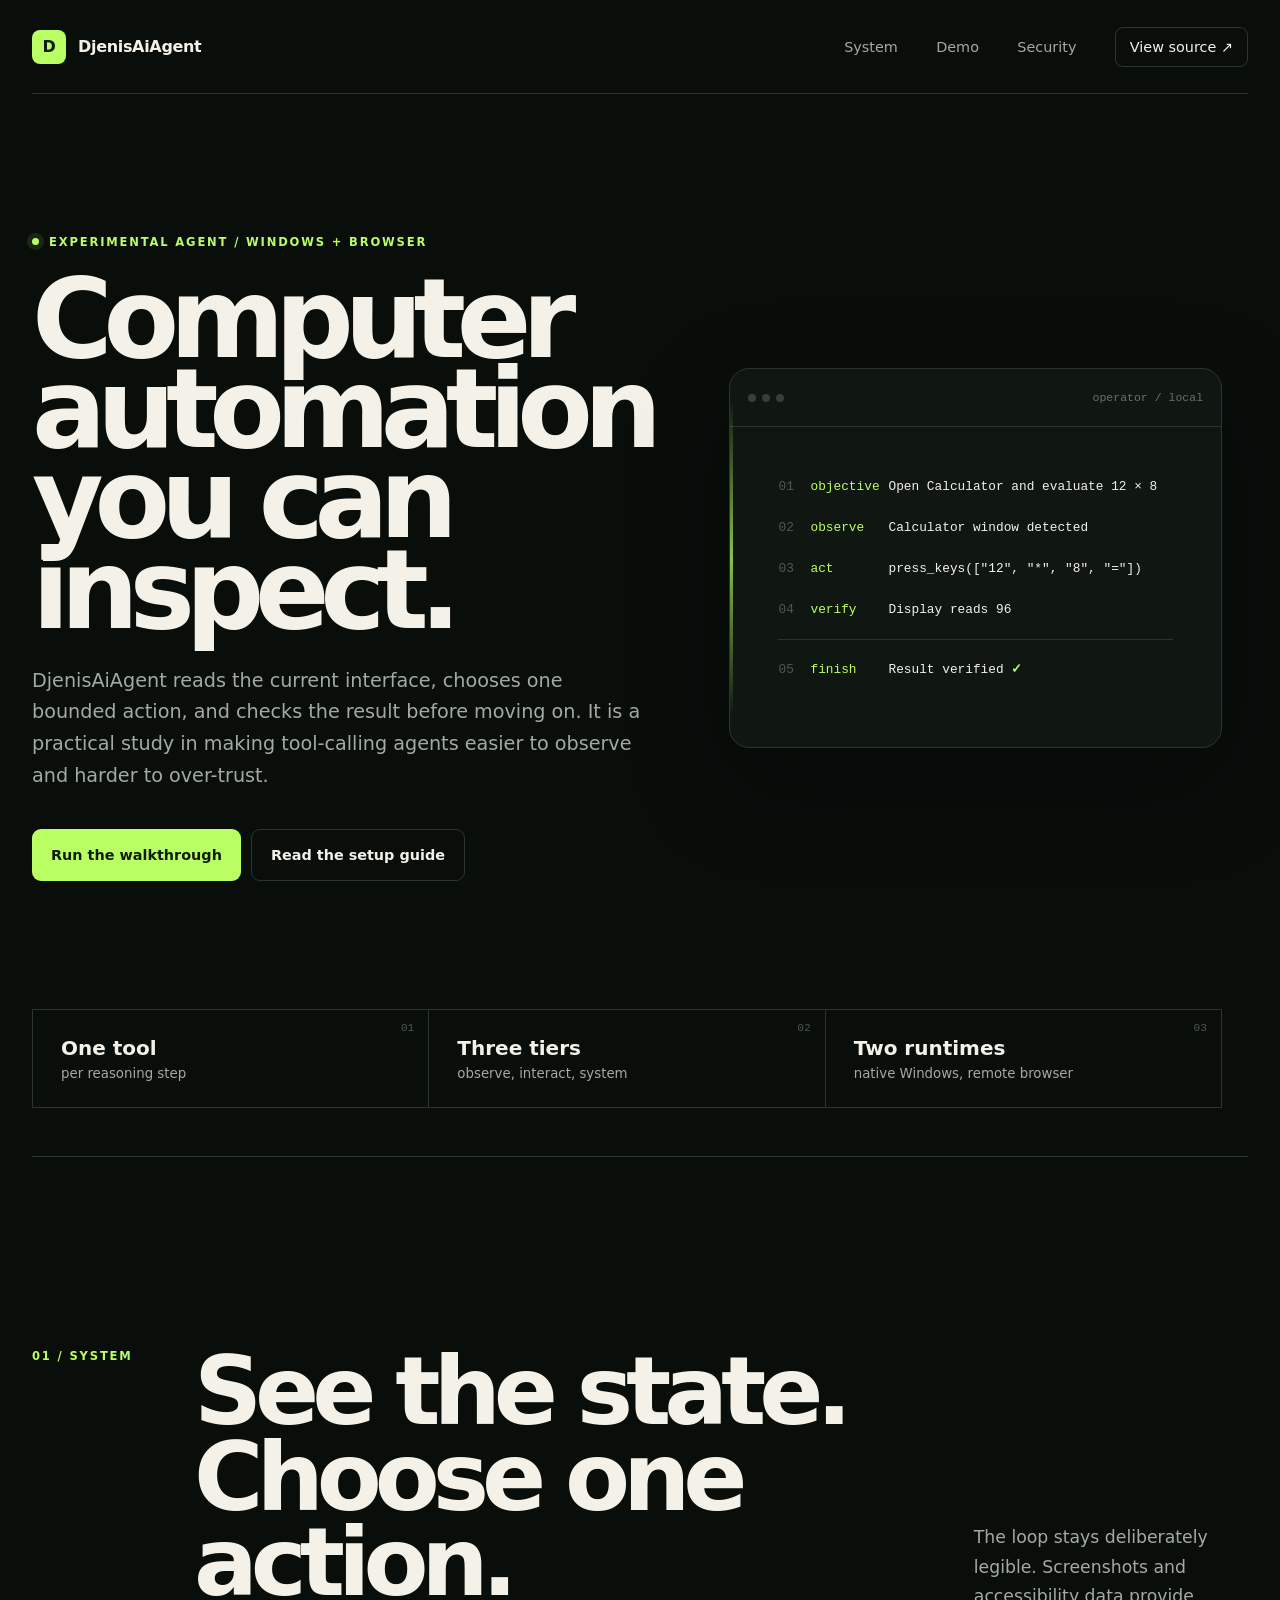
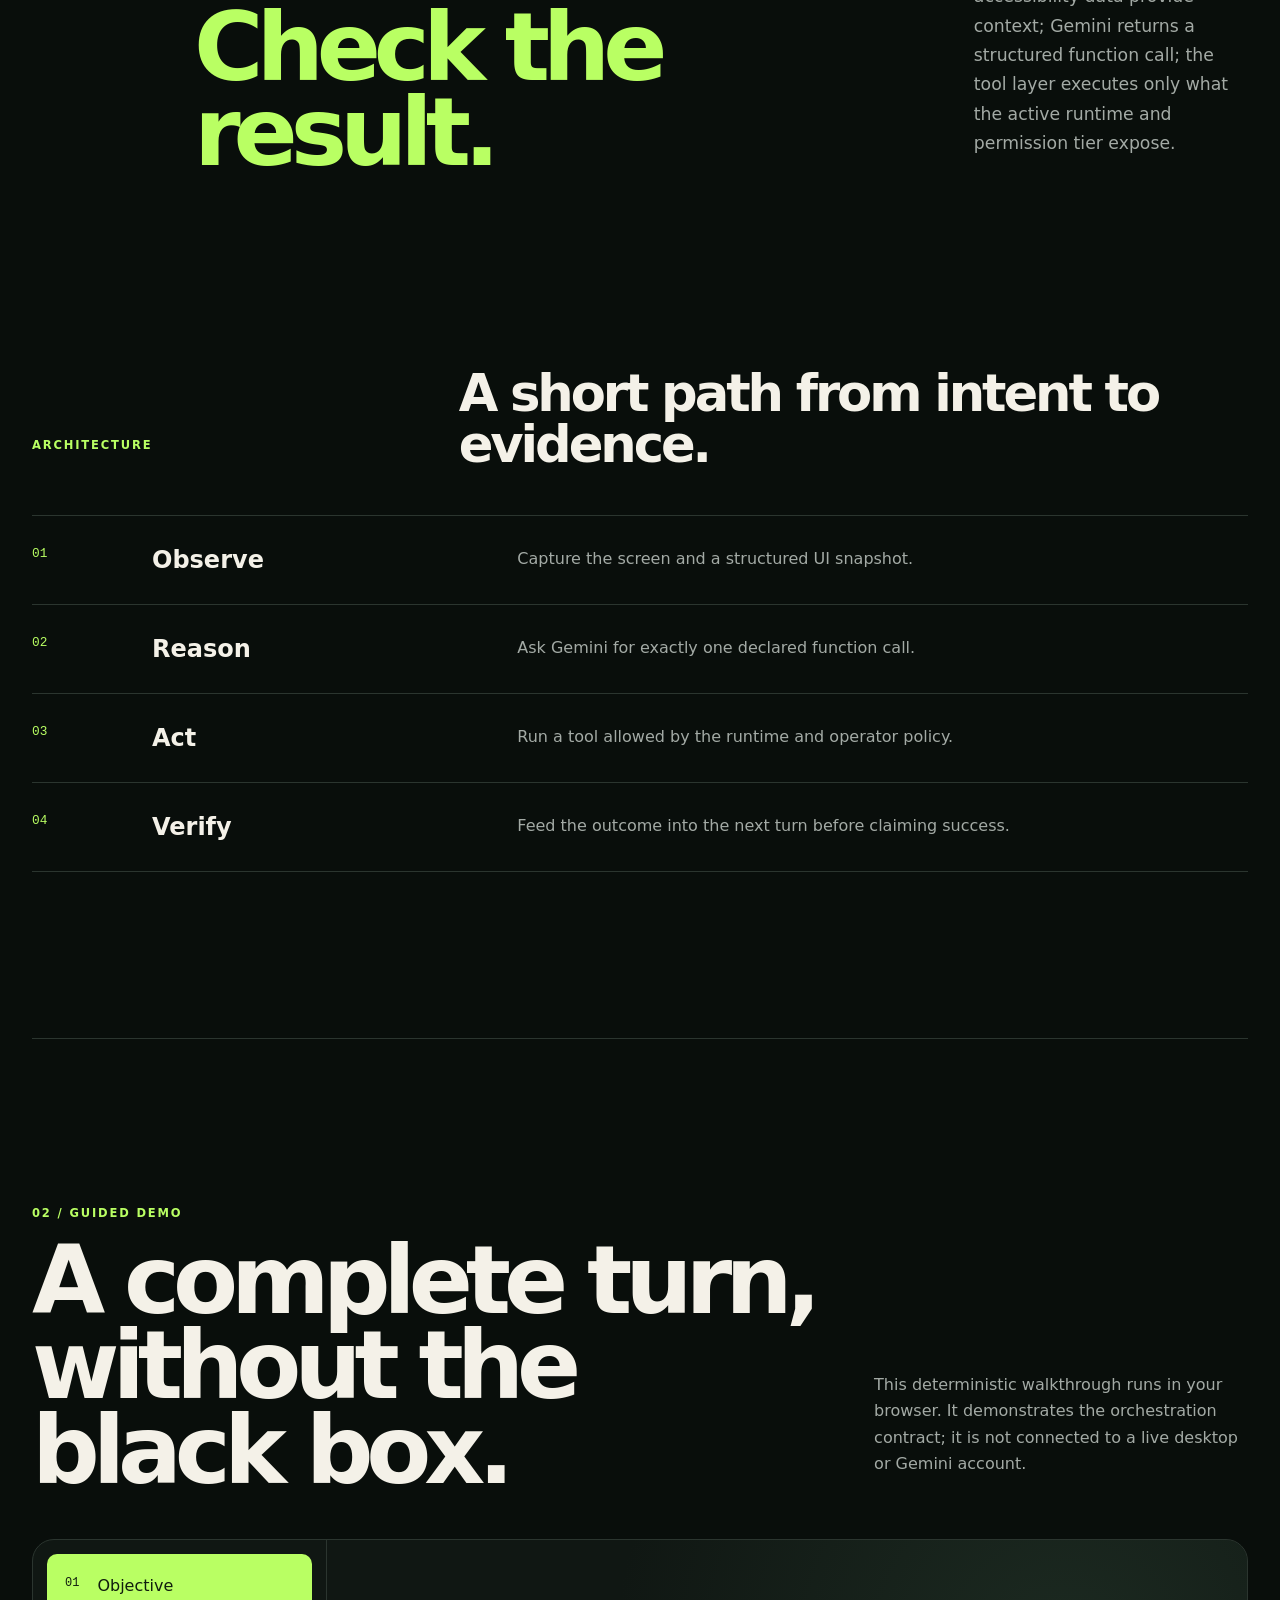
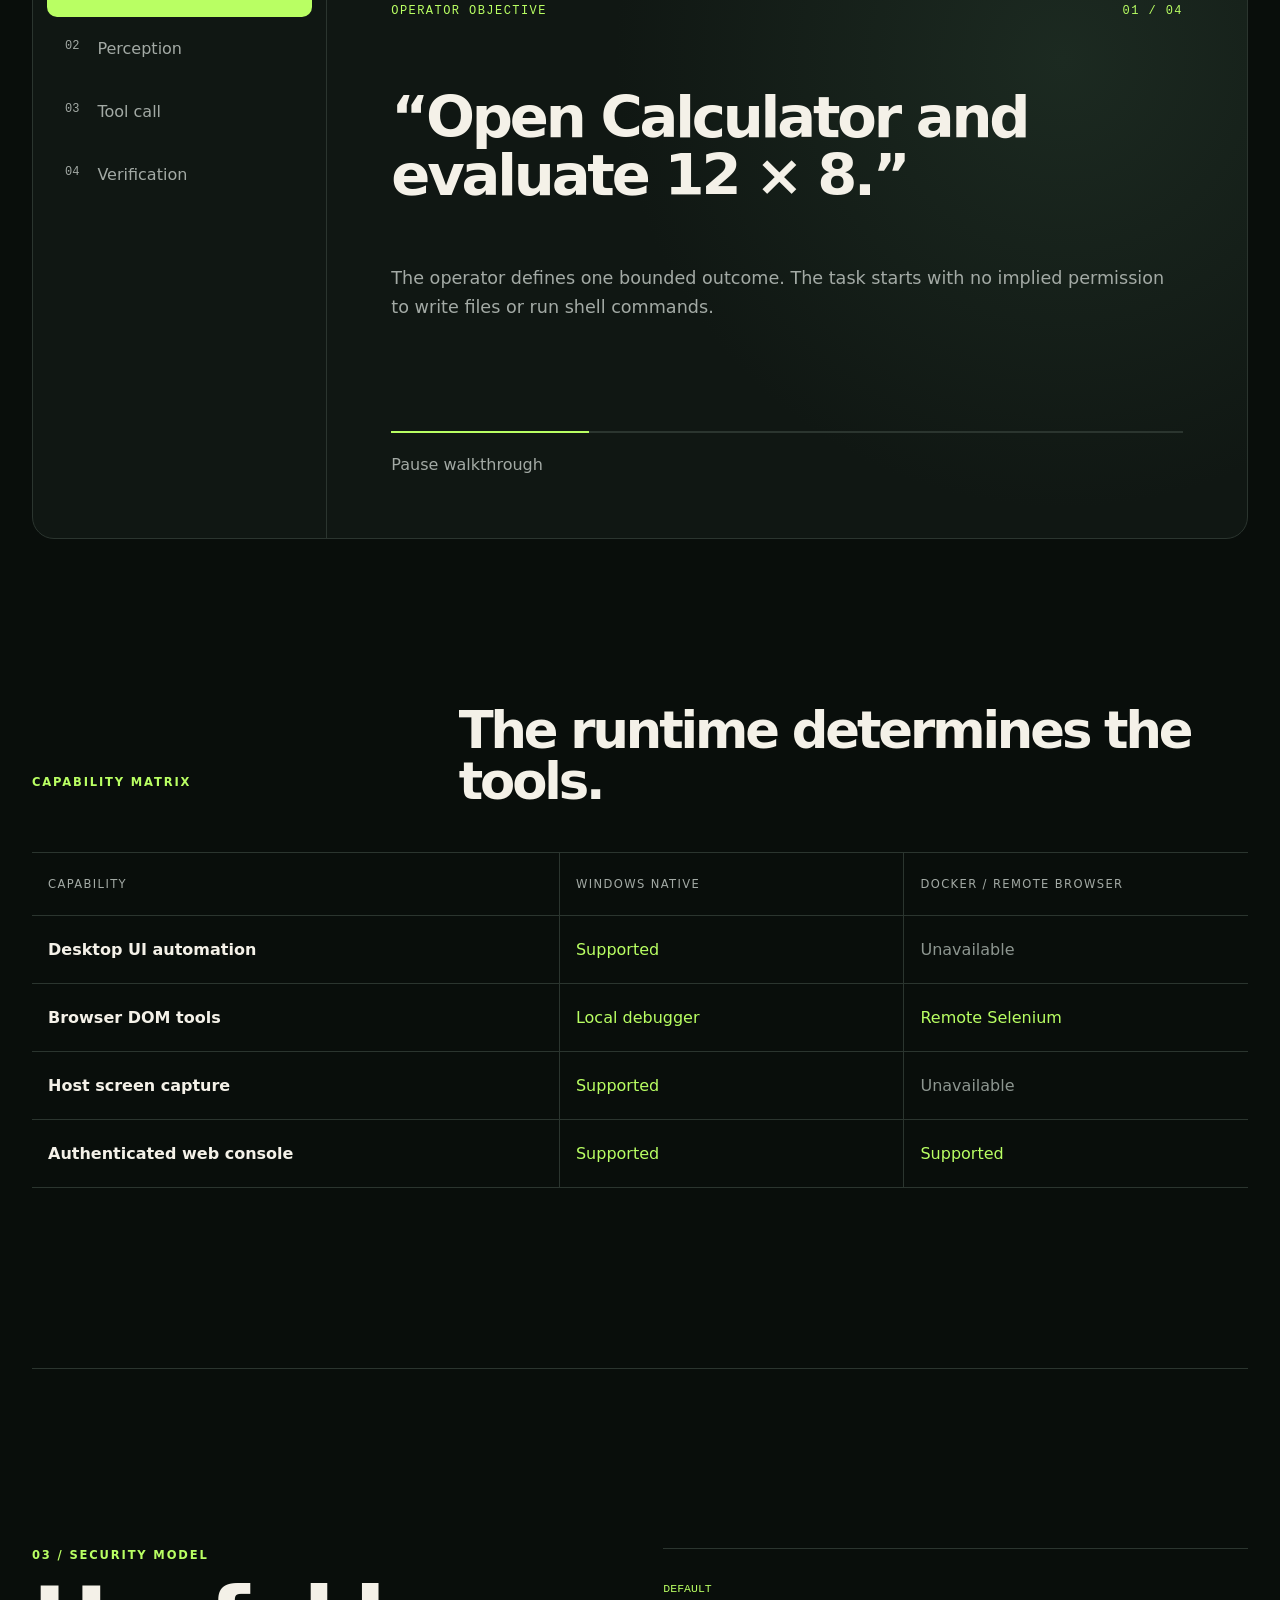
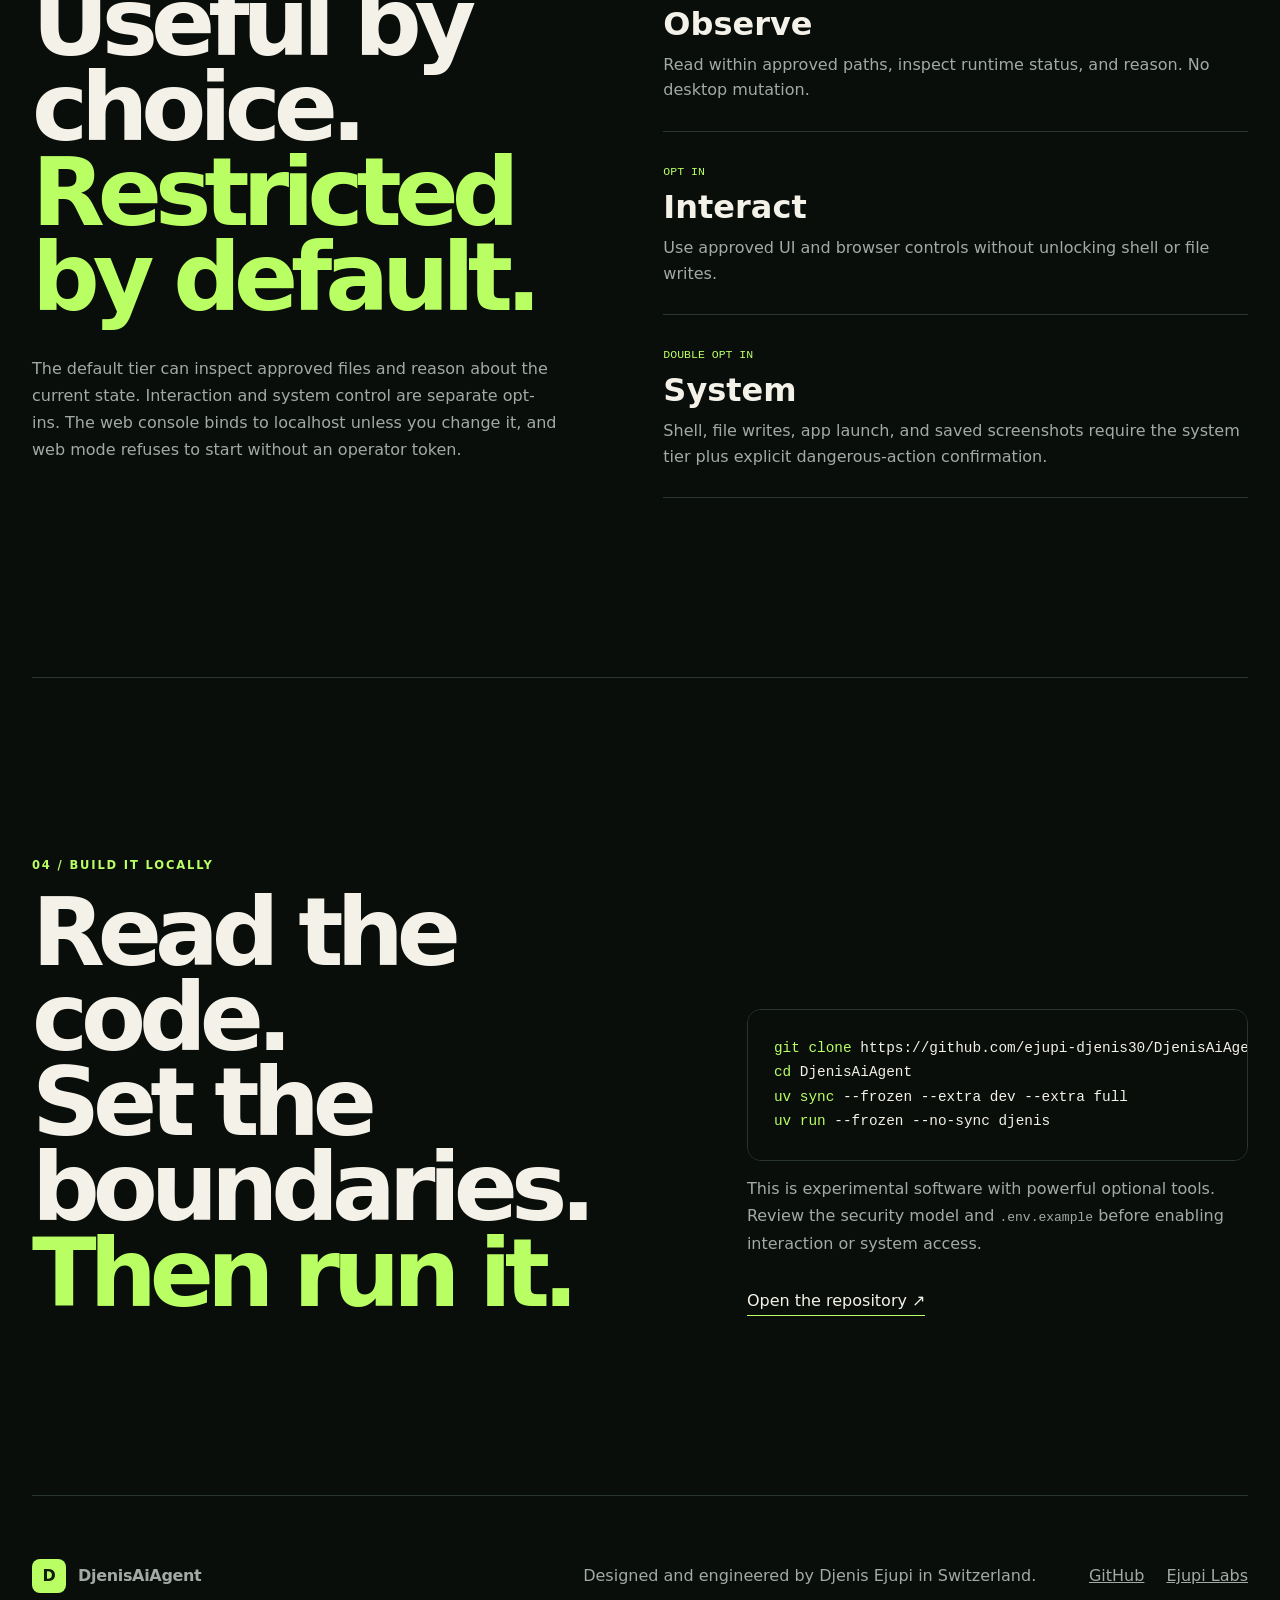
==== site/index.html @ 7f736e71 "fix: align the agent console geometry" ====
<!doctype html>
<html lang="en">
<head>
  <meta charset="utf-8">
  <meta name="viewport" content="width=device-width, initial-scale=1">
  <meta name="referrer" content="no-referrer">
  <meta http-equiv="Content-Security-Policy" content="default-src 'self'; base-uri 'none'; object-src 'none'; form-action 'none'; script-src 'self'; style-src 'self'; img-src 'self'; media-src 'none'; font-src 'self'; connect-src 'none'; frame-src 'none'; worker-src 'none'">
  <meta name="description" content="DjenisAiAgent is an experimental, permission-gated desktop and browser automation agent built by Djenis Ejupi.">
  <meta name="theme-color" content="#0a0f0c">
  <meta property="og:title" content="DjenisAiAgent — observable computer automation">
  <meta property="og:description" content="A permission-gated Gemini agent that observes, acts, and verifies on Windows and the web.">
  <meta property="og:type" content="website">
  <meta property="og:url" content="https://ejupi-djenis30.github.io/DjenisAiAgent/">
  <meta property="og:image" content="https://ejupi-djenis30.github.io/DjenisAiAgent/media/djenis-ai-agent-social-preview.png">
  <meta property="og:image:type" content="image/png">
  <meta property="og:image:width" content="1200">
  <meta property="og:image:height" content="675">
  <meta property="og:image:alt" content="DjenisAiAgent: computer automation you can inspect">
  <meta name="twitter:card" content="summary_large_image">
  <meta name="twitter:title" content="DjenisAiAgent — observable computer automation">
  <meta name="twitter:description" content="A permission-gated Gemini agent that observes, acts, and verifies on Windows and the web.">
  <meta name="twitter:image" content="https://ejupi-djenis30.github.io/DjenisAiAgent/media/djenis-ai-agent-social-preview.png">
  <meta name="twitter:image:alt" content="DjenisAiAgent: computer automation you can inspect">
  <title>DjenisAiAgent — Observable computer automation</title>
  <link rel="canonical" href="https://ejupi-djenis30.github.io/DjenisAiAgent/">
  <link rel="icon" href="./mark.svg" type="image/svg+xml">
  <link rel="stylesheet" href="./styles.css?v=20260720">
</head>
<body>
  <a class="skip-link" href="#main">Skip to content</a>
  <header class="site-header">
    <a class="brand" href="#top" aria-label="DjenisAiAgent home">
      <span class="brand-mark" aria-hidden="true">D</span>
      <span>DjenisAiAgent</span>
    </a>
    <nav aria-label="Primary navigation">
      <a href="#system">System</a>
      <a href="#demo">Demo</a>
      <a href="#security">Security</a>
      <a class="nav-source" href="https://github.com/ejupi-djenis30/DjenisAiAgent">View source <span aria-hidden="true">↗</span></a>
    </nav>
  </header>

  <main id="main" tabindex="-1">
    <section class="hero" id="top">
      <div class="hero-copy">
        <p class="kicker"><span></span> Experimental agent / Windows + browser</p>
        <h1>Computer automation you can inspect.</h1>
        <p class="hero-lede">DjenisAiAgent reads the current interface, chooses one bounded action, and checks the result before moving on. It is a practical study in making tool-calling agents easier to observe and harder to over-trust.</p>
        <div class="hero-actions">
          <a class="button button-primary" href="#demo">Run the walkthrough</a>
          <a class="button button-secondary" href="https://github.com/ejupi-djenis30/DjenisAiAgent#quick-start-windows">Read the setup guide</a>
        </div>
      </div>
      <div class="hero-console" aria-label="Agent execution example">
        <div class="console-bar">
          <div><i></i><i></i><i></i></div>
          <span>operator / local</span>
        </div>
        <div class="console-body">
          <p><span class="line-no">01</span><span class="token-label">objective</span><span class="console-message">Open Calculator and evaluate 12 × 8</span></p>
          <p><span class="line-no">02</span><span class="token-label">observe</span><span class="console-message">Calculator window detected</span></p>
          <p><span class="line-no">03</span><span class="token-label">act</span><span class="console-message">press_keys(["12", "*", "8", "="])</span></p>
          <p><span class="line-no">04</span><span class="token-label">verify</span><span class="console-message">Display reads 96</span></p>
          <p class="console-success"><span class="line-no">05</span><span class="token-label">finish</span><span class="console-message">Result verified <b>✓</b></span></p>
        </div>
      </div>
      <div class="hero-meta" aria-label="Project facts">
        <div><span>01</span><strong>One tool</strong><small>per reasoning step</small></div>
        <div><span>02</span><strong>Three tiers</strong><small>observe, interact, system</small></div>
        <div><span>03</span><strong>Two runtimes</strong><small>native Windows, remote browser</small></div>
      </div>
    </section>

    <section class="statement" id="system">
      <p class="section-index">01 / System</p>
      <h2>See the state.<br>Choose one action.<br><em>Check the result.</em></h2>
      <p class="section-intro">The loop stays deliberately legible. Screenshots and accessibility data provide context; Gemini returns a structured function call; the tool layer executes only what the active runtime and permission tier expose.</p>
    </section>

    <section class="architecture" aria-labelledby="architecture-title">
      <div class="section-heading">
        <p class="section-index">Architecture</p>
        <h3 id="architecture-title">A short path from intent to evidence.</h3>
      </div>
      <ol class="flow">
        <li><span>01</span><div><strong>Observe</strong><p>Capture the screen and a structured UI snapshot.</p></div></li>
        <li><span>02</span><div><strong>Reason</strong><p>Ask Gemini for exactly one declared function call.</p></div></li>
        <li><span>03</span><div><strong>Act</strong><p>Run a tool allowed by the runtime and operator policy.</p></div></li>
        <li><span>04</span><div><strong>Verify</strong><p>Feed the outcome into the next turn before claiming success.</p></div></li>
      </ol>
    </section>

    <section class="demo-section" id="demo" aria-labelledby="demo-title">
      <div class="section-heading demo-heading">
        <div>
          <p class="section-index">02 / Guided demo</p>
          <h2 id="demo-title">A complete turn,<br>without the black box.</h2>
        </div>
        <p>This deterministic walkthrough runs in your browser. It demonstrates the orchestration contract; it is not connected to a live desktop or Gemini account.</p>
      </div>
      <div class="demo" data-demo>
        <div class="demo-steps" role="tablist" aria-label="Walkthrough steps">
          <button id="demo-tab-0" role="tab" aria-controls="demo-panel" aria-selected="true" tabindex="0" data-step="0"><span>01</span> Objective</button>
          <button id="demo-tab-1" role="tab" aria-controls="demo-panel" aria-selected="false" tabindex="-1" data-step="1"><span>02</span> Perception</button>
          <button id="demo-tab-2" role="tab" aria-controls="demo-panel" aria-selected="false" tabindex="-1" data-step="2"><span>03</span> Tool call</button>
          <button id="demo-tab-3" role="tab" aria-controls="demo-panel" aria-selected="false" tabindex="-1" data-step="3"><span>04</span> Verification</button>
        </div>
        <div class="demo-stage" id="demo-panel" role="tabpanel" aria-labelledby="demo-tab-0" tabindex="0">
          <div class="demo-topline"><span id="demo-kind">Operator objective</span><span id="demo-counter">01 / 04</span></div>
          <div class="demo-content" id="demo-content" aria-live="polite">
            <p class="demo-command">“Open Calculator and evaluate 12 × 8.”</p>
            <p>The operator defines one bounded outcome. The task starts with no implied permission to write files or run shell commands.</p>
          </div>
          <div class="demo-progress"><span id="demo-progress"></span></div>
          <button class="demo-control" id="demo-control" type="button">Pause walkthrough</button>
        </div>
      </div>
    </section>

    <section class="capabilities" aria-labelledby="capabilities-title">
      <div class="section-heading">
        <p class="section-index">Capability matrix</p>
        <h3 id="capabilities-title">The runtime determines the tools.</h3>
      </div>
      <div class="matrix" role="table" aria-label="Runtime capability comparison">
        <div class="matrix-row matrix-head" role="row"><span role="columnheader">Capability</span><span role="columnheader">Windows native</span><span role="columnheader">Docker / remote browser</span></div>
        <div class="matrix-row" role="row"><strong role="cell">Desktop UI automation</strong><span role="cell" class="yes"><small>Windows native</small>Supported</span><span role="cell" class="no"><small>Docker / remote browser</small>Unavailable</span></div>
        <div class="matrix-row" role="row"><strong role="cell">Browser DOM tools</strong><span role="cell" class="yes"><small>Windows native</small>Local debugger</span><span role="cell" class="yes"><small>Docker / remote browser</small>Remote Selenium</span></div>
        <div class="matrix-row" role="row"><strong role="cell">Host screen capture</strong><span role="cell" class="yes"><small>Windows native</small>Supported</span><span role="cell" class="no"><small>Docker / remote browser</small>Unavailable</span></div>
        <div class="matrix-row" role="row"><strong role="cell">Authenticated web console</strong><span role="cell" class="yes"><small>Windows native</small>Supported</span><span role="cell" class="yes"><small>Docker / remote browser</small>Supported</span></div>
      </div>
    </section>

    <section class="security" id="security" aria-labelledby="security-title">
      <div class="security-copy">
        <p class="section-index">03 / Security model</p>
        <h2 id="security-title">Useful by choice.<br><em>Restricted by default.</em></h2>
        <p>The default tier can inspect approved files and reason about the current state. Interaction and system control are separate opt-ins. The web console binds to localhost unless you change it, and web mode refuses to start without an operator token.</p>
      </div>
      <div class="tiers">
        <article><span>Default</span><h3>Observe</h3><p>Read within approved paths, inspect runtime status, and reason. No desktop mutation.</p></article>
        <article><span>Opt in</span><h3>Interact</h3><p>Use approved UI and browser controls without unlocking shell or file writes.</p></article>
        <article><span>Double opt in</span><h3>System</h3><p>Shell, file writes, app launch, and saved screenshots require the system tier plus explicit dangerous-action confirmation.</p></article>
      </div>
    </section>

    <section class="build" aria-labelledby="build-title">
      <p class="section-index">04 / Build it locally</p>
      <div class="build-grid">
        <div>
          <h2 id="build-title">Read the code.<br>Set the boundaries.<br><em>Then run it.</em></h2>
        </div>
        <div>
          <pre><code><span>git clone</span> https://github.com/ejupi-djenis30/DjenisAiAgent.git
<span>cd</span> DjenisAiAgent
<span>uv sync</span> --frozen --extra dev --extra full
<span>uv run</span> --frozen --no-sync djenis</code></pre>
          <p>This is experimental software with powerful optional tools. Review the security model and <code>.env.example</code> before enabling interaction or system access.</p>
          <a class="text-link" href="https://github.com/ejupi-djenis30/DjenisAiAgent">Open the repository <span aria-hidden="true">↗</span></a>
        </div>
      </div>
    </section>
  </main>

  <footer>
    <div class="brand"><span class="brand-mark" aria-hidden="true">D</span><span>DjenisAiAgent</span></div>
    <p>Designed and engineered by Djenis Ejupi in Switzerland.</p>
    <div><a href="https://github.com/ejupi-djenis30">GitHub</a><a href="https://ejupilabs.com">Ejupi Labs</a></div>
  </footer>
  <script src="./app.js?v=20260719" defer></script>
</body>
</html>
---- site/styles.css ----
:root {
  --bg: #090e0b;
  --surface: #101713;
  --surface-light: #151e19;
  --ink: #f4f1e8;
  --muted: #a3aaa5;
  --line: #2b352f;
  --acid: #b9ff63;
  --acid-dark: #101d0e;
  --orange: #e86732;
  color-scheme: dark;
  font-family: Inter, ui-sans-serif, system-ui, -apple-system, BlinkMacSystemFont, "Segoe UI", sans-serif;
}

* { box-sizing: border-box; }
html { scroll-behavior: smooth; }
body { margin: 0; overflow-x: clip; color: var(--ink); background: var(--bg); }
a { color: inherit; }
button { font: inherit; }
.brand:focus-visible,
.site-header nav a:focus-visible,
.button:focus-visible,
.demo-steps button:focus-visible,
.demo-control:focus-visible,
.demo-stage:focus-visible,
.skip-link:focus-visible {
  outline: 3px solid var(--acid);
  outline-offset: 4px;
}
.skip-link { position: fixed; z-index: 20; top: 8px; left: 8px; padding: 10px 14px; color: var(--acid-dark); background: var(--acid); transform: translateY(-150%); }
.skip-link:focus { transform: none; }

.site-header, main > section, footer { width: min(1500px, calc(100% - 64px)); margin-inline: auto; }
.site-header { min-height: 94px; display: flex; align-items: center; justify-content: space-between; border-bottom: 1px solid var(--line); }
.brand { display: inline-flex; align-items: center; gap: 12px; font-weight: 800; text-decoration: none; letter-spacing: -.02em; }
.brand-mark { display: grid; width: 34px; height: 34px; place-items: center; color: var(--acid-dark); background: var(--acid); border-radius: 8px; }
nav { display: flex; align-items: center; gap: clamp(18px, 3vw, 44px); font-size: .9rem; }
nav a { color: var(--muted); text-decoration: none; }
nav a:hover { color: var(--ink); }
.nav-source { padding: 11px 14px; color: var(--ink); border: 1px solid var(--line); border-radius: 8px; }

.hero { min-height: calc(100vh - 94px); display: grid; grid-template-columns: 1.05fr .95fr; column-gap: clamp(40px, 6vw, 100px); align-content: center; padding-block: clamp(80px, 11vw, 170px) 48px; }
.kicker, .section-index { color: var(--acid); font-size: .72rem; font-weight: 800; letter-spacing: .16em; text-transform: uppercase; }
.kicker { display: flex; align-items: center; gap: 10px; margin: 0 0 25px; }
.kicker span { width: 7px; height: 7px; border-radius: 50%; background: var(--acid); box-shadow: 0 0 0 5px rgba(185, 255, 99, .1); }
h1, h2, h3, p { margin-top: 0; }
h1 { max-width: 800px; margin-bottom: 30px; font-size: clamp(4.1rem, 8.6vw, 9.4rem); line-height: .82; letter-spacing: -.085em; }
.hero-lede { max-width: 680px; color: var(--muted); font-size: clamp(1.05rem, 1.5vw, 1.32rem); line-height: 1.65; }
.hero-actions { display: flex; flex-wrap: wrap; gap: 10px; margin-top: 38px; }
.button { display: inline-flex; align-items: center; min-height: 52px; padding: 0 19px; font-size: .9rem; font-weight: 800; text-decoration: none; border-radius: 9px; }
.button-primary { color: var(--acid-dark); background: var(--acid); }
.button-secondary { color: var(--ink); border: 1px solid var(--line); }
.button:hover { transform: translateY(-2px); }

.hero-console { position: relative; align-self: center; overflow: hidden; border: 1px solid var(--line); border-radius: 20px; background: var(--surface); box-shadow: 0 35px 100px rgba(0, 0, 0, .32); }
.hero-console::after { position: absolute; inset: 0 auto 0 0; width: 3px; background: linear-gradient(180deg, transparent 8%, var(--acid) 50%, transparent 92%); content: ""; opacity: .72; }
.console-bar { min-height: 58px; display: flex; align-items: center; justify-content: space-between; padding: 0 18px; color: #68716c; border-bottom: 1px solid var(--line); font: .72rem ui-monospace, SFMono-Regular, Consolas, monospace; }
.console-bar div { display: flex; gap: 6px; }
.console-bar i { width: 8px; height: 8px; border-radius: 50%; background: #354039; }
.console-body { padding: clamp(22px, 4vw, 48px); font: clamp(.77rem, 1vw, .95rem)/1.8 ui-monospace, SFMono-Regular, Consolas, monospace; }
.console-body p { display: grid; grid-template-columns: 32px 78px minmax(0, 1fr); gap: 0; margin-bottom: 18px; overflow-wrap: anywhere; }
.console-body .line-no { color: #4e5852; }
.console-message { min-width: 0; }
.token-label { color: var(--acid); }
.console-success { padding-top: 18px; border-top: 1px solid var(--line); }
.console-success b { color: var(--acid); }
.hero-meta { grid-column: 1 / -1; display: grid; grid-template-columns: repeat(3, 1fr); gap: 1px; margin-top: clamp(70px, 10vw, 150px); border: 1px solid var(--line); background: var(--line); }
.hero-meta div { position: relative; padding: 26px 28px; background: var(--bg); }
.hero-meta span { position: absolute; top: 12px; right: 14px; color: #4d5751; font: .7rem ui-monospace, monospace; }
.hero-meta strong, .hero-meta small { display: block; }
.hero-meta strong { margin-bottom: 6px; font-size: 1.25rem; }
.hero-meta small { color: var(--muted); }

.statement { display: grid; grid-template-columns: minmax(130px, .25fr) 1.5fr .55fr; gap: 32px; padding-block: clamp(110px, 15vw, 230px); border-top: 1px solid var(--line); }
.section-index { margin-bottom: 18px; }
.statement h2, .demo-heading h2, .security h2, .build h2 { margin-bottom: 0; font-size: clamp(3.6rem, 7.4vw, 8rem); line-height: .9; letter-spacing: -.075em; }
em { color: var(--acid); font-style: normal; }
.section-intro { align-self: end; color: var(--muted); font-size: 1.08rem; line-height: 1.7; }

.architecture { padding-block: 0 clamp(110px, 13vw, 200px); }
.section-heading { display: grid; grid-template-columns: .5fr 1fr; gap: 32px; align-items: end; margin-bottom: 45px; }
.section-heading h3 { max-width: 760px; margin-bottom: 0; font-size: clamp(2rem, 4vw, 4.2rem); line-height: 1; letter-spacing: -.06em; }
.flow { margin: 0; padding: 0; list-style: none; border-top: 1px solid var(--line); }
.flow li { display: grid; grid-template-columns: 120px .5fr 1fr; padding: 30px 0; border-bottom: 1px solid var(--line); }
.flow li > span { color: var(--acid); font: .8rem ui-monospace, monospace; }
.flow div { display: contents; }
.flow strong { font-size: 1.5rem; }
.flow p { max-width: 570px; margin-bottom: 0; color: var(--muted); line-height: 1.6; }

.demo-section { padding-block: clamp(100px, 13vw, 190px); border-top: 1px solid var(--line); }
.demo-heading { grid-template-columns: 1.3fr .6fr; }
.demo-heading > p { color: var(--muted); line-height: 1.65; }
.demo { display: grid; grid-template-columns: .32fr 1fr; min-width: 0; min-height: 600px; overflow: hidden; border: 1px solid var(--line); border-radius: 22px; background: var(--surface); }
.demo-steps { min-width: 0; display: flex; flex-direction: column; padding: 14px; border-right: 1px solid var(--line); }
.demo-steps button { display: flex; gap: 18px; padding: 22px 18px; color: var(--muted); text-align: left; border: 0; border-radius: 10px; background: transparent; cursor: pointer; }
.demo-steps button[aria-selected="true"] { color: var(--acid-dark); background: var(--acid); }
.demo-steps span { font: .75rem ui-monospace, monospace; }
.demo-stage { min-width: 0; display: grid; grid-template-rows: auto 1fr auto auto; padding: clamp(28px, 5vw, 72px); background: radial-gradient(circle at 80% 20%, #1c2a21 0, transparent 28rem); }
.demo-topline { display: flex; justify-content: space-between; color: var(--acid); font: .75rem ui-monospace, monospace; text-transform: uppercase; letter-spacing: .12em; }
.demo-content { min-width: 0; align-self: center; max-width: 850px; }
.demo-content > p { color: var(--muted); font-size: 1.1rem; line-height: 1.65; }
.demo-content .demo-command { color: var(--ink); font-size: clamp(2.2rem, 4.5vw, 5rem); font-weight: 750; line-height: 1.02; letter-spacing: -.055em; }
.demo-content pre, .build pre { overflow: auto; padding: 26px; border: 1px solid var(--line); border-radius: 14px; background: #090e0b; font: .9rem/1.7 ui-monospace, monospace; }
.demo-content pre span, .build pre span { color: var(--acid); }
.snapshot { display: grid; grid-template-columns: .5fr 1fr; gap: 1px; margin-bottom: 25px; background: var(--line); border: 1px solid var(--line); }
.snapshot span, .snapshot strong { padding: 18px; background: var(--bg); }
.snapshot span { color: var(--muted); font: .78rem ui-monospace, monospace; }
.result { display: grid; grid-template-columns: 1fr auto; align-items: center; margin-bottom: 25px; padding: 28px; border: 1px solid var(--acid); border-radius: 14px; }
.result small { color: var(--muted); }
.result strong { grid-row: 1 / 3; grid-column: 2; font-size: clamp(4rem, 7vw, 7rem); line-height: 1; }
.result span { color: var(--acid); font: .75rem ui-monospace, monospace; text-transform: uppercase; }
.demo-progress { height: 2px; margin-top: 20px; background: var(--line); }
.demo-progress span { display: block; width: 25%; height: 100%; background: var(--acid); transition: width .35s ease; }
.demo-control { justify-self: start; margin-top: 22px; padding: 0; color: var(--muted); border: 0; background: none; cursor: pointer; }

.capabilities { padding-block: 0 clamp(120px, 14vw, 210px); }
.matrix { border-top: 1px solid var(--line); }
.matrix-row { display: grid; grid-template-columns: 1.3fr .85fr .85fr; border-bottom: 1px solid var(--line); }
.matrix-row > * { padding: 24px 16px; }
.matrix-row > * + * { border-left: 1px solid var(--line); }
.matrix-row span { color: var(--muted); }
.matrix-row small { display: none; }
.matrix-head { color: #68716c; font-size: .72rem; text-transform: uppercase; letter-spacing: .12em; }
.matrix-row .yes { color: var(--acid); }
.matrix-row .no { color: #8d9690; }

.security { display: grid; grid-template-columns: .95fr 1.05fr; gap: clamp(50px, 8vw, 130px); padding-block: clamp(110px, 14vw, 220px); border-top: 1px solid var(--line); }
.security-copy > p:last-child { max-width: 680px; margin-top: 34px; color: var(--muted); line-height: 1.7; }
.tiers article { padding: 28px 0; border-top: 1px solid var(--line); }
.tiers article:last-child { border-bottom: 1px solid var(--line); }
.tiers span { color: var(--acid); font: .72rem ui-monospace, monospace; text-transform: uppercase; }
.tiers h3 { margin: 9px 0; font-size: 2rem; }
.tiers p { margin-bottom: 0; color: var(--muted); line-height: 1.6; }

.build { padding-block: clamp(110px, 14vw, 210px); border-top: 1px solid var(--line); }
.build-grid { display: grid; grid-template-columns: 1.1fr .9fr; gap: clamp(50px, 8vw, 130px); }
.build-grid > div { min-width: 0; }
.build-grid > div:last-child { align-self: end; }
.build-grid p { color: var(--muted); line-height: 1.7; }
.text-link { display: inline-block; margin-top: 18px; padding-bottom: 5px; text-decoration: none; border-bottom: 1px solid var(--acid); }

footer { min-height: 160px; display: grid; grid-template-columns: 1fr 1fr auto; align-items: center; gap: 30px; color: var(--muted); border-top: 1px solid var(--line); }
footer p { margin-bottom: 0; text-align: center; }
footer > div:last-child { display: flex; gap: 22px; }

@media (max-width: 900px) {
  .hero, .statement, .security, .build-grid { grid-template-columns: 1fr; }
  .hero-console { margin-top: 55px; }
  .statement { gap: 25px; }
  .section-intro { max-width: 680px; }
  .demo { grid-template-columns: 1fr; }
  .demo-steps { width: 100%; flex-direction: row; overflow-x: auto; border-right: 0; border-bottom: 1px solid var(--line); }
  .demo-steps button { min-width: 145px; }
  footer { grid-template-columns: 1fr; padding-block: 45px; }
  footer p { text-align: left; }
}

@media (max-width: 680px) {
  .site-header, main > section, footer { width: min(100% - 28px, 1500px); }
  .site-header { min-height: 76px; }
  nav > a:not(.nav-source) { display: none; }
  .brand > span:last-child { font-size: .86rem; }
  h1 { font-size: clamp(3.7rem, 18vw, 6rem); }
  .hero { padding-top: 70px; }
  .hero-console { transform: none; }
  .hero-actions { flex-direction: column; align-items: stretch; text-align: center; }
  .hero-meta { grid-template-columns: 1fr; }
  .statement h2, .demo-heading h2, .security h2, .build h2 { font-size: clamp(3rem, 14vw, 5rem); }
  .section-heading, .demo-heading { grid-template-columns: 1fr; align-items: start; }
  .flow li { grid-template-columns: 45px 1fr; gap: 12px; }
  .flow div { display: block; }
  .flow p { margin-top: 8px; }
  .demo-stage { min-height: 580px; padding: 25px 20px; }
  .demo-steps { display: grid; grid-template-columns: repeat(2, minmax(0, 1fr)); overflow: visible; padding: 8px; }
  .demo-steps button { min-width: 0; gap: 8px; padding: 16px 12px; }
  .matrix { display: grid; gap: 12px; overflow: visible; border-top: 0; }
  .matrix-head { display: none; }
  .matrix-row:not(.matrix-head) { min-width: 0; grid-template-columns: 1fr 1fr; overflow: hidden; border: 1px solid var(--line); border-radius: 14px; }
  .matrix-row:not(.matrix-head) strong { grid-column: 1 / -1; border-bottom: 1px solid var(--line); }
  .matrix-row > * { padding: 16px 14px; }
  .matrix-row small { display: block; margin-bottom: 8px; color: #68716c; font: .62rem ui-monospace, monospace; text-transform: uppercase; letter-spacing: .08em; }
  .build pre { white-space: pre-wrap; overflow-wrap: anywhere; }
}

@media (prefers-reduced-motion: reduce) {
  html { scroll-behavior: auto; }
  *, *::before, *::after { transition: none !important; }
}
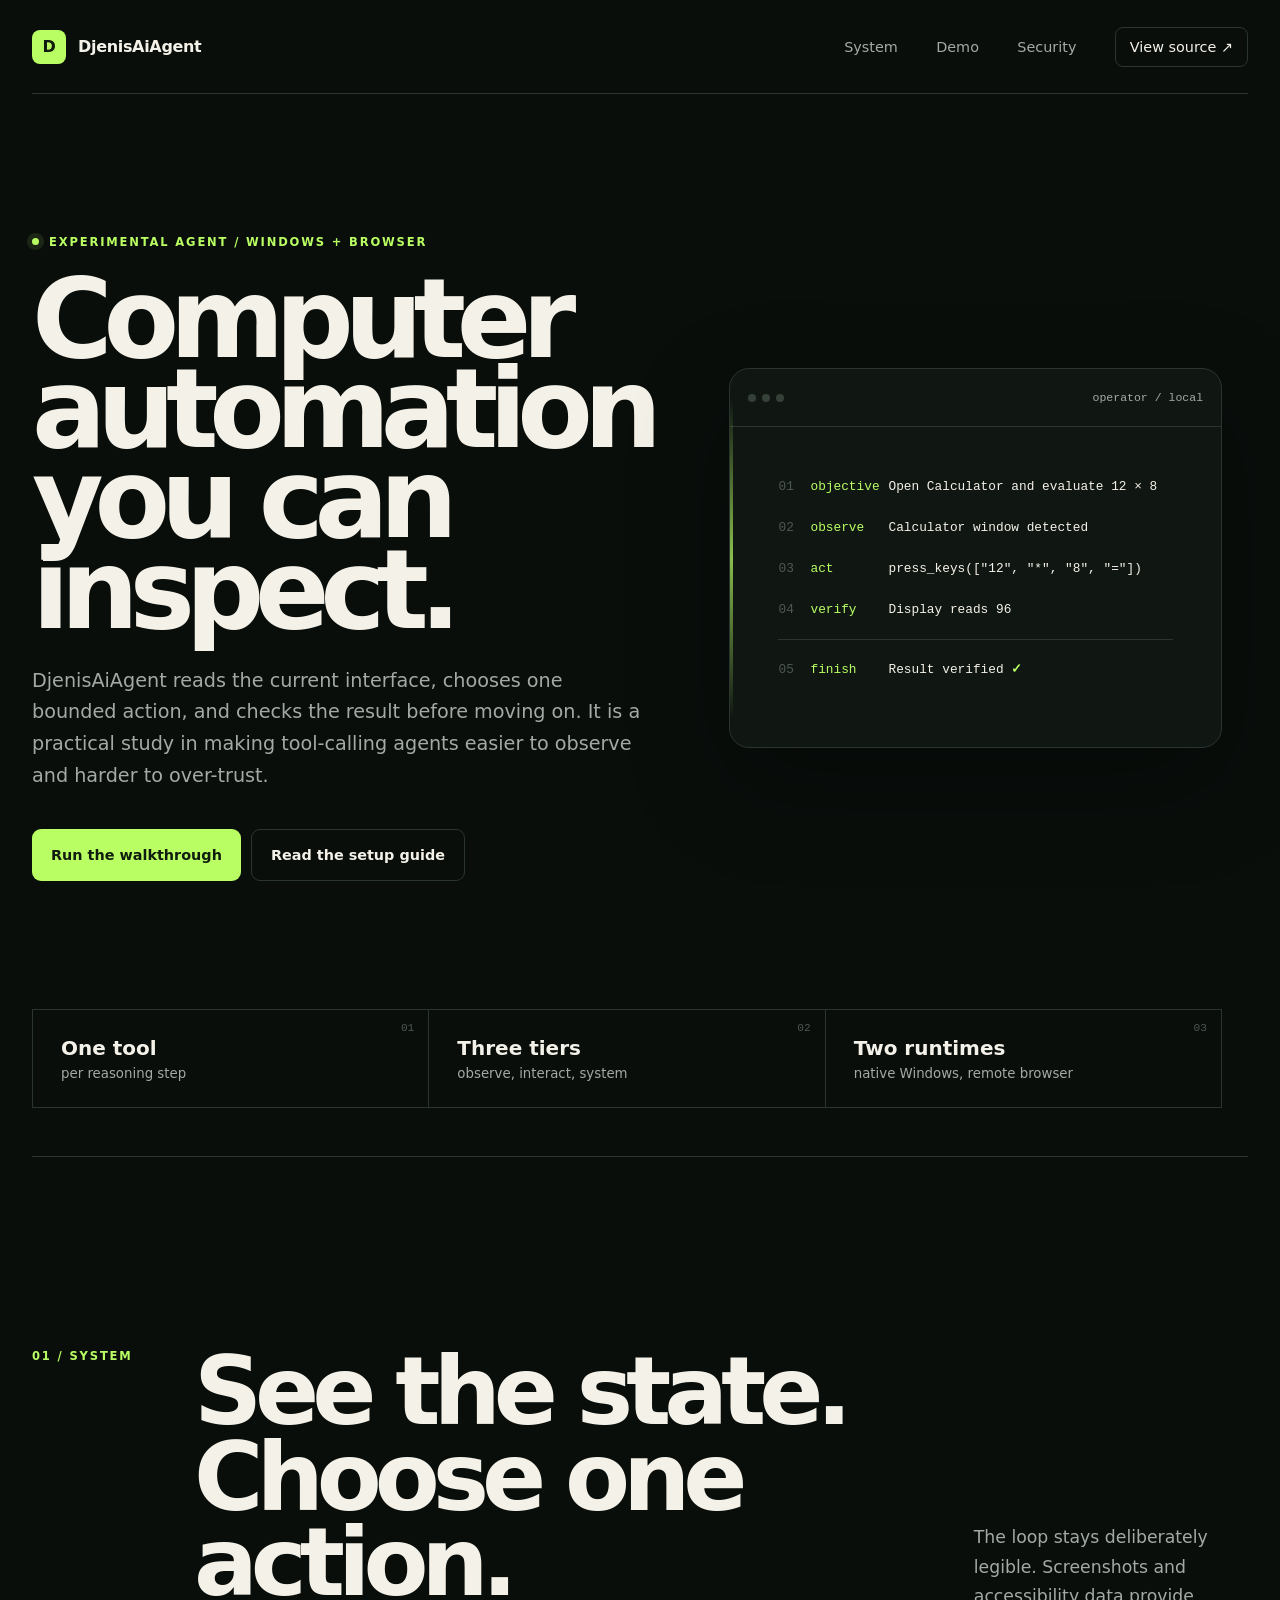
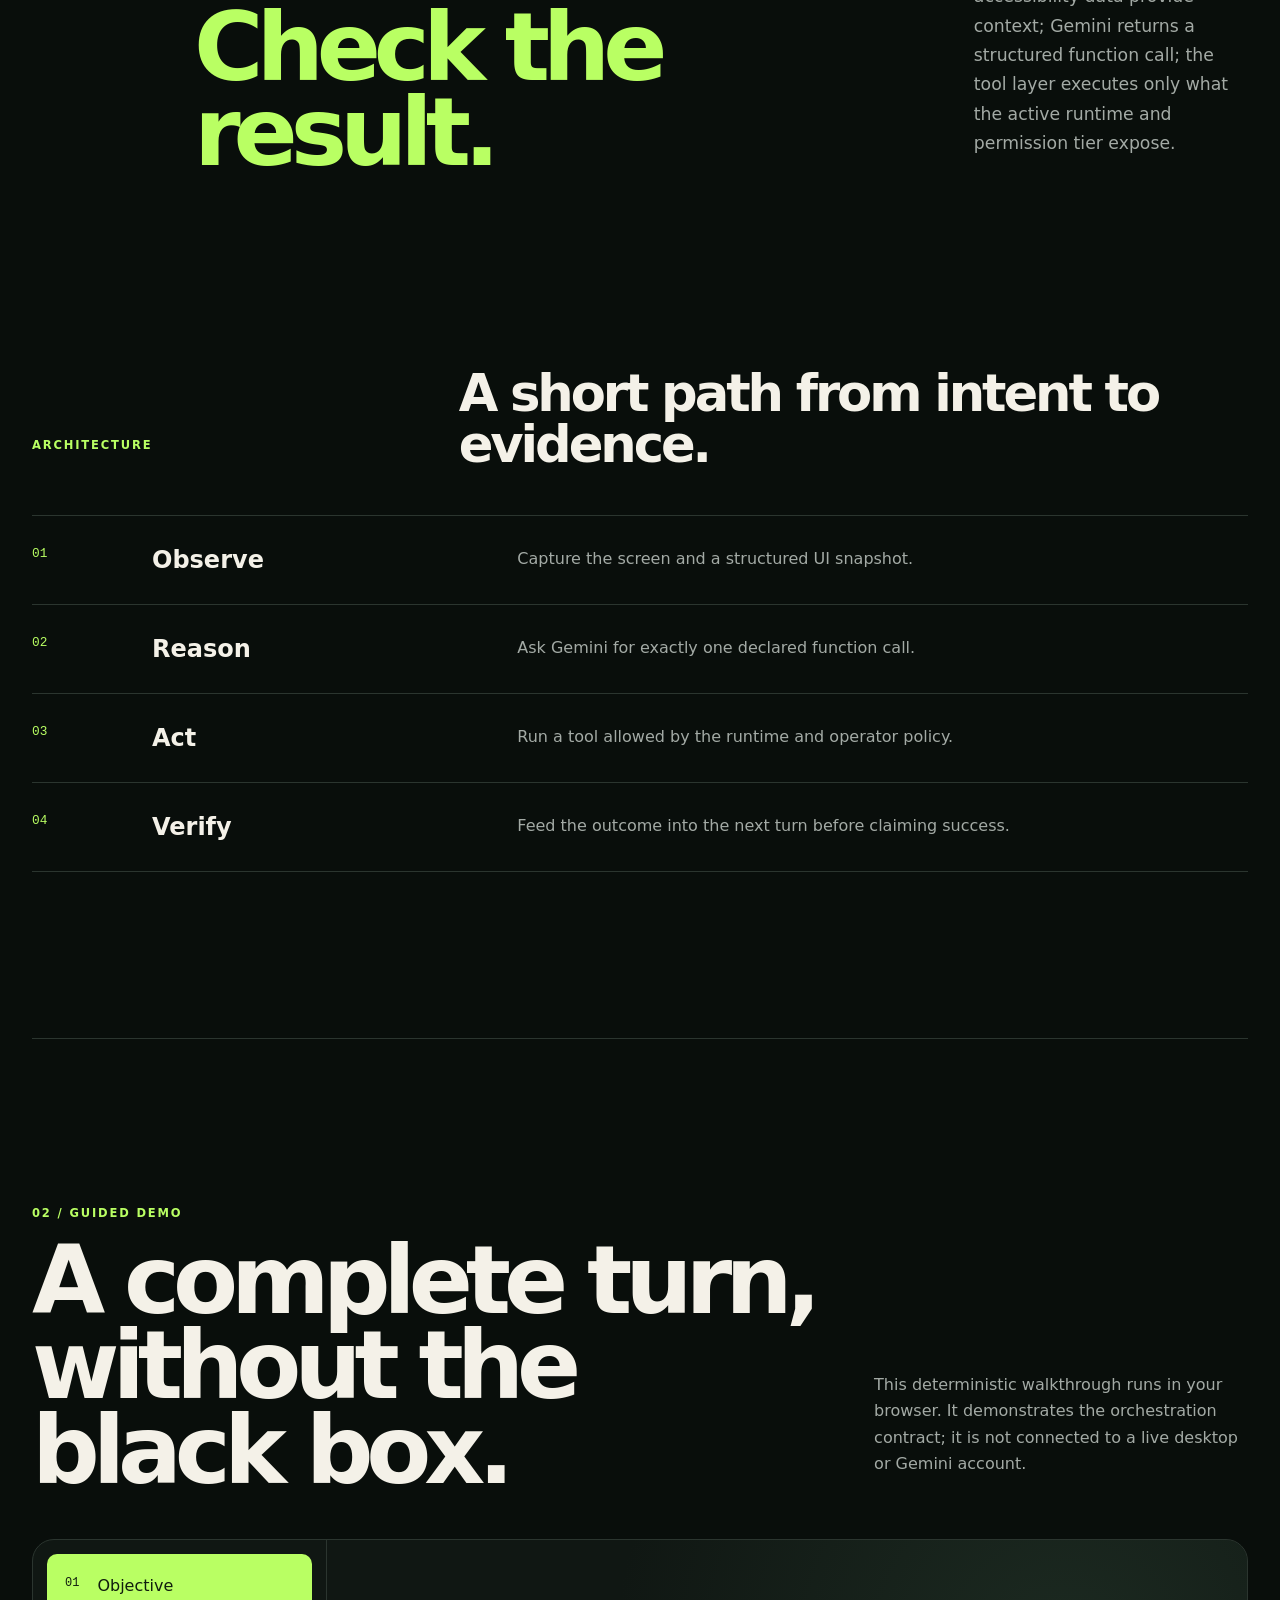
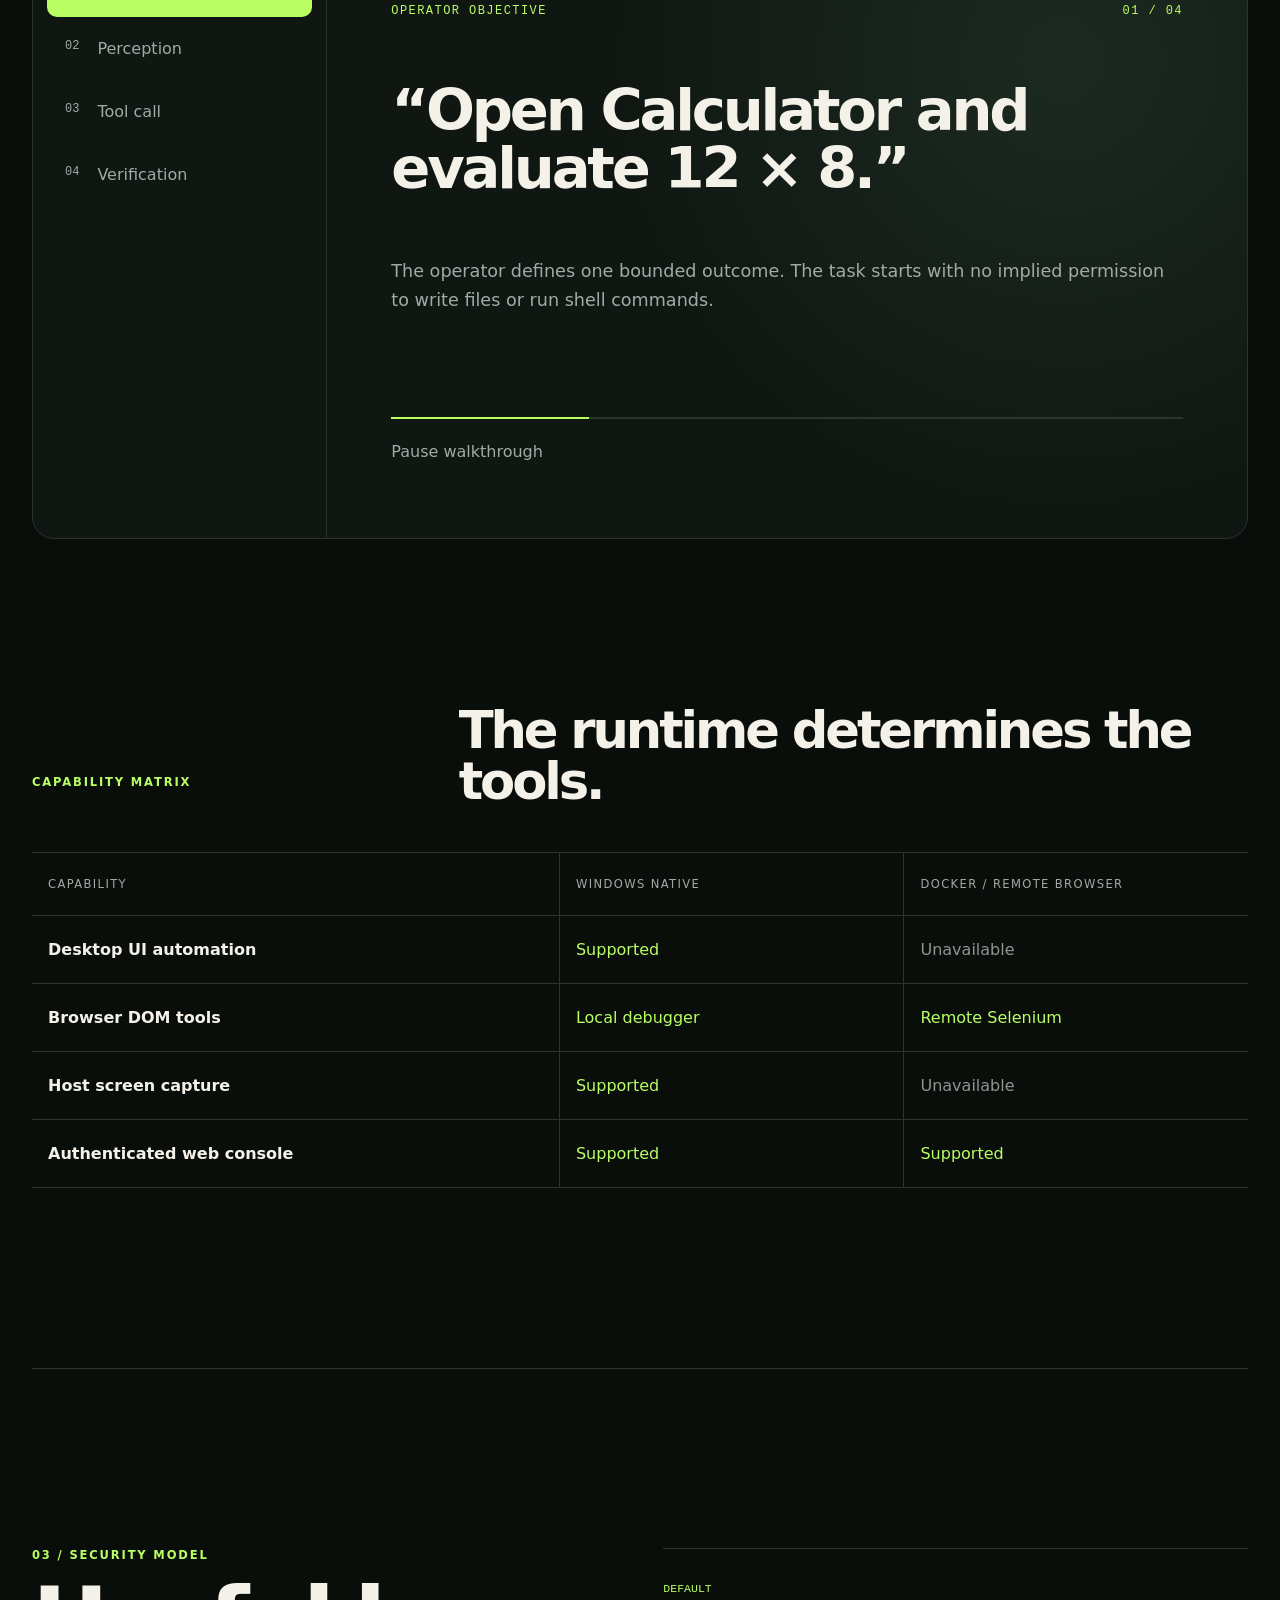
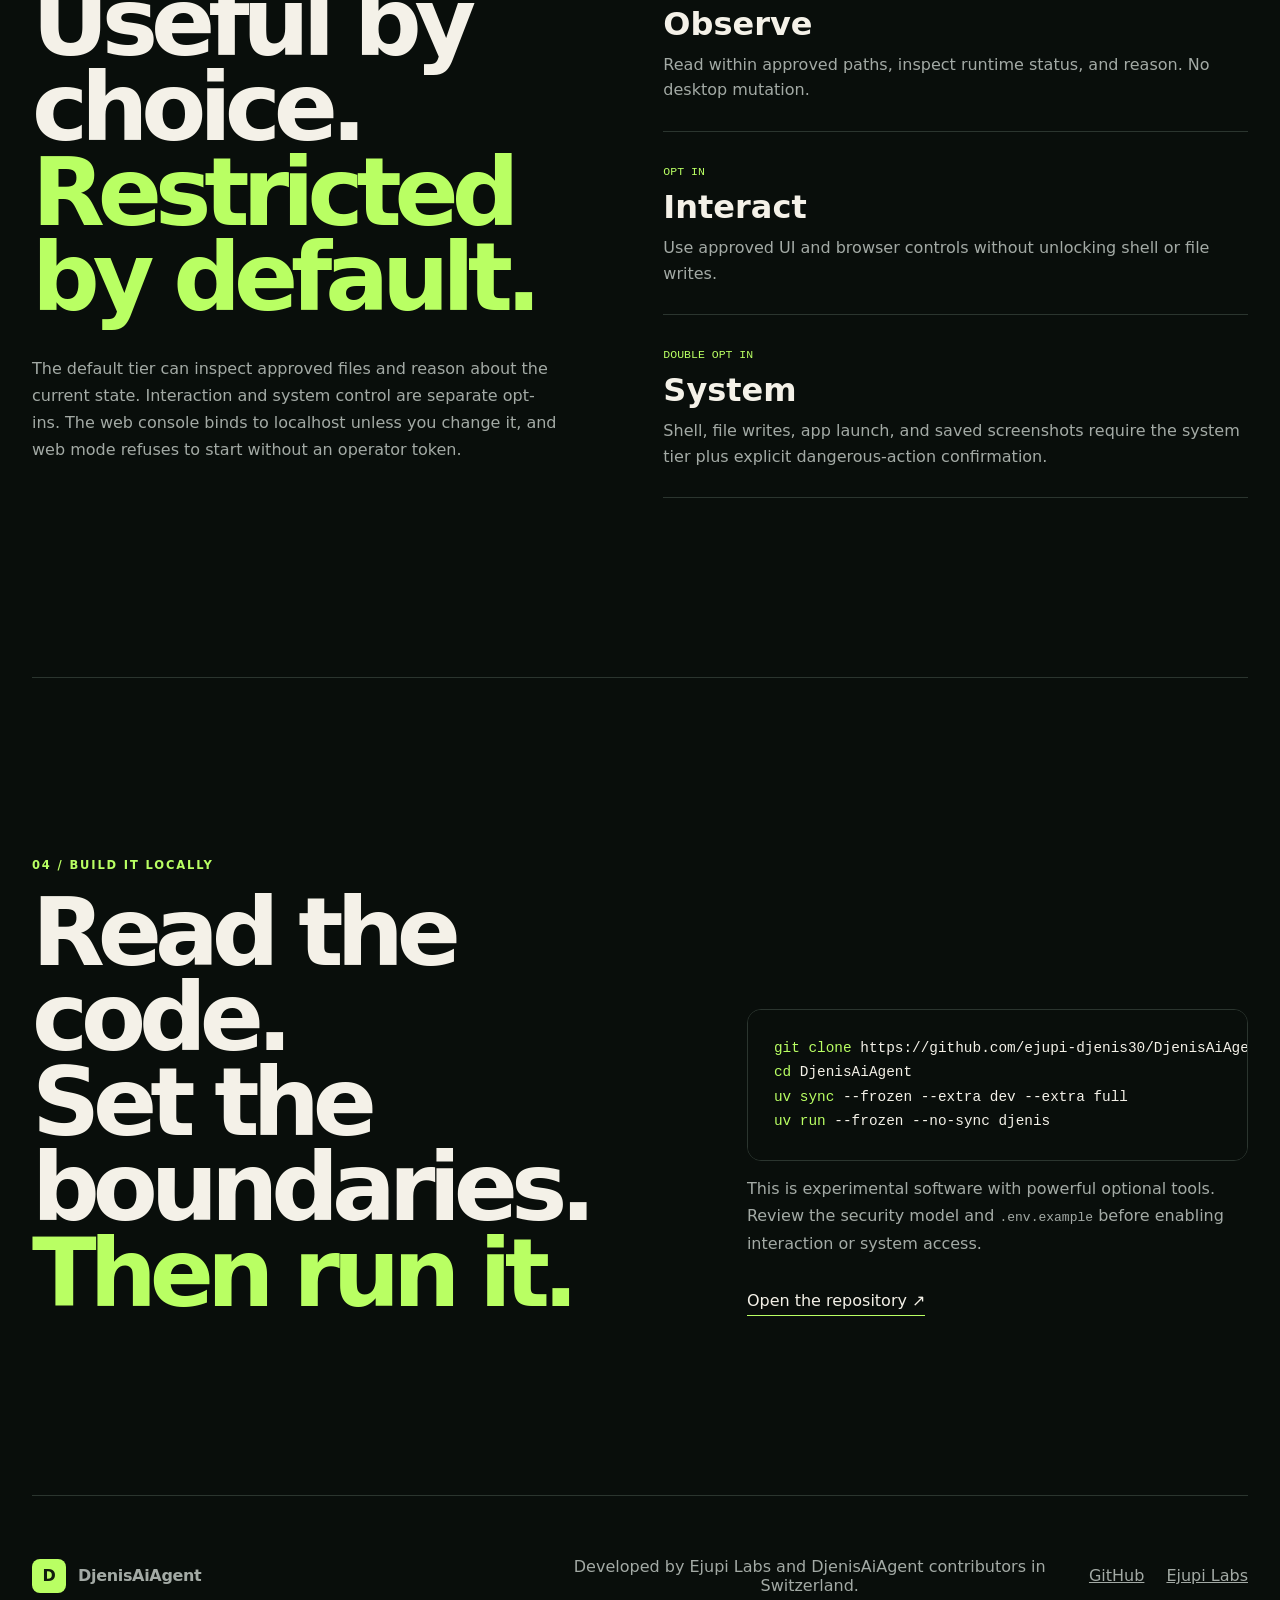
==== commit c45a499a: "Use collective public project credits" ====
--- a/site/index.html
+++ b/site/index.html
@@ -5,7 +5,7 @@
   <meta name="viewport" content="width=device-width, initial-scale=1">
   <meta name="referrer" content="no-referrer">
   <meta http-equiv="Content-Security-Policy" content="default-src 'self'; base-uri 'none'; object-src 'none'; form-action 'none'; script-src 'self'; style-src 'self'; img-src 'self'; media-src 'none'; font-src 'self'; connect-src 'none'; frame-src 'none'; worker-src 'none'">
-  <meta name="description" content="DjenisAiAgent is an experimental, permission-gated desktop and browser automation agent built by Djenis Ejupi.">
+  <meta name="description" content="DjenisAiAgent is an experimental, permission-gated desktop and browser automation agent developed by Ejupi Labs and DjenisAiAgent contributors.">
   <meta name="theme-color" content="#0a0f0c">
   <meta property="og:title" content="DjenisAiAgent — observable computer automation">
   <meta property="og:description" content="A permission-gated Gemini agent that observes, acts, and verifies on Windows and the web.">
@@ -165,8 +165,8 @@
 
   <footer>
     <div class="brand"><span class="brand-mark" aria-hidden="true">D</span><span>DjenisAiAgent</span></div>
-    <p>Designed and engineered by Djenis Ejupi in Switzerland.</p>
-    <div><a href="https://github.com/ejupi-djenis30">GitHub</a><a href="https://ejupilabs.com">Ejupi Labs</a></div>
+    <p>Developed by Ejupi Labs and DjenisAiAgent contributors in Switzerland.</p>
+    <div><a href="https://github.com/ejupi-djenis30/DjenisAiAgent">GitHub</a><a href="https://ejupilabs.com">Ejupi Labs</a></div>
   </footer>
   <script src="./app.js?v=20260719" defer></script>
 </body>
--- a/site/styles.css
+++ b/site/styles.css
@@ -54,7 +54,7 @@
 
 .hero-console { position: relative; align-self: center; overflow: hidden; border: 1px solid var(--line); border-radius: 20px; background: var(--surface); box-shadow: 0 35px 100px rgba(0, 0, 0, .32); }
 .hero-console::after { position: absolute; inset: 0 auto 0 0; width: 3px; background: linear-gradient(180deg, transparent 8%, var(--acid) 50%, transparent 92%); content: ""; opacity: .72; }
-.console-bar { min-height: 58px; display: flex; align-items: center; justify-content: space-between; padding: 0 18px; color: #68716c; border-bottom: 1px solid var(--line); font: .72rem ui-monospace, SFMono-Regular, Consolas, monospace; }
+.console-bar { min-height: 58px; display: flex; align-items: center; justify-content: space-between; padding: 0 18px; color: var(--muted); border-bottom: 1px solid var(--line); font: .72rem ui-monospace, SFMono-Regular, Consolas, monospace; }
 .console-bar div { display: flex; gap: 6px; }
 .console-bar i { width: 8px; height: 8px; border-radius: 50%; background: #354039; }
 .console-body { padding: clamp(22px, 4vw, 48px); font: clamp(.77rem, 1vw, .95rem)/1.8 ui-monospace, SFMono-Regular, Consolas, monospace; }
@@ -111,7 +111,7 @@
 .result span { color: var(--acid); font: .75rem ui-monospace, monospace; text-transform: uppercase; }
 .demo-progress { height: 2px; margin-top: 20px; background: var(--line); }
 .demo-progress span { display: block; width: 25%; height: 100%; background: var(--acid); transition: width .35s ease; }
-.demo-control { justify-self: start; margin-top: 22px; padding: 0; color: var(--muted); border: 0; background: none; cursor: pointer; }
+.demo-control { justify-self: start; display: inline-flex; min-height: 44px; align-items: center; margin-top: 11px; padding: 11px 0; color: var(--muted); border: 0; background: none; cursor: pointer; }
 
 .capabilities { padding-block: 0 clamp(120px, 14vw, 210px); }
 .matrix { border-top: 1px solid var(--line); }
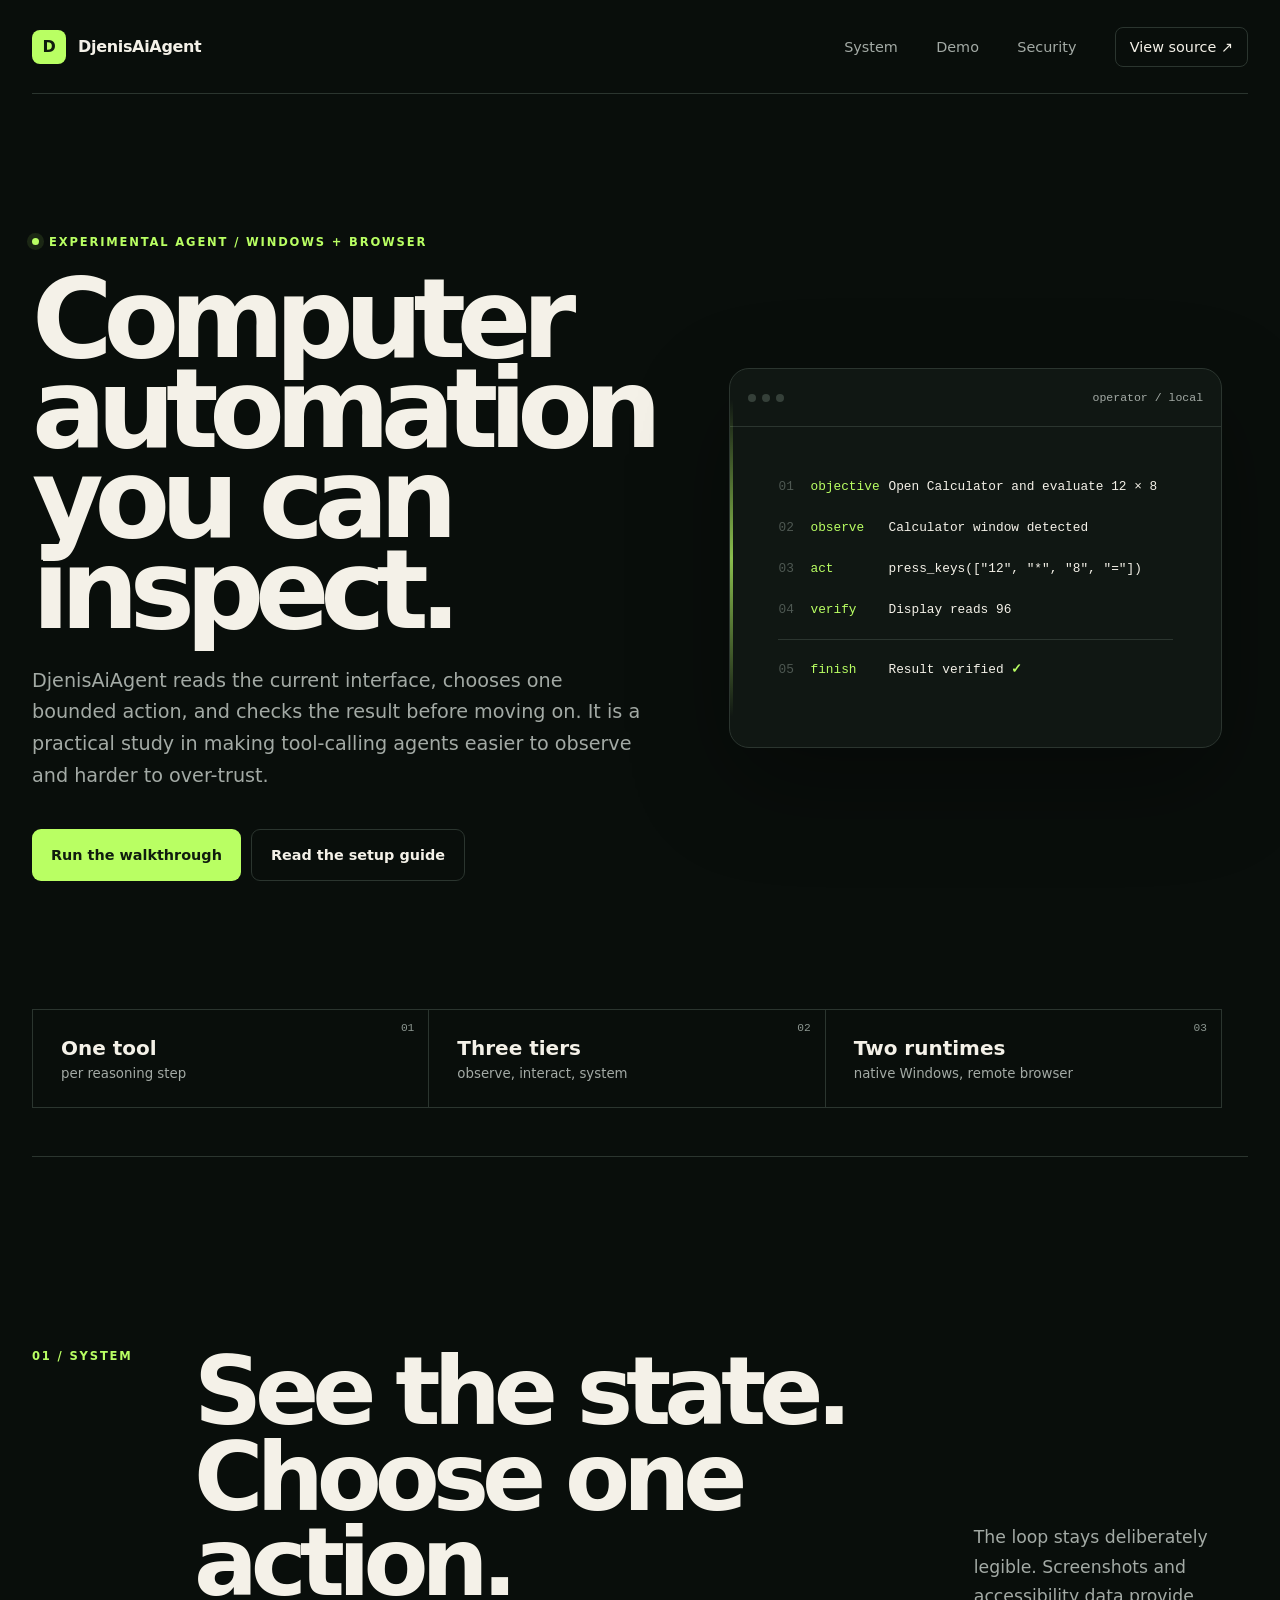
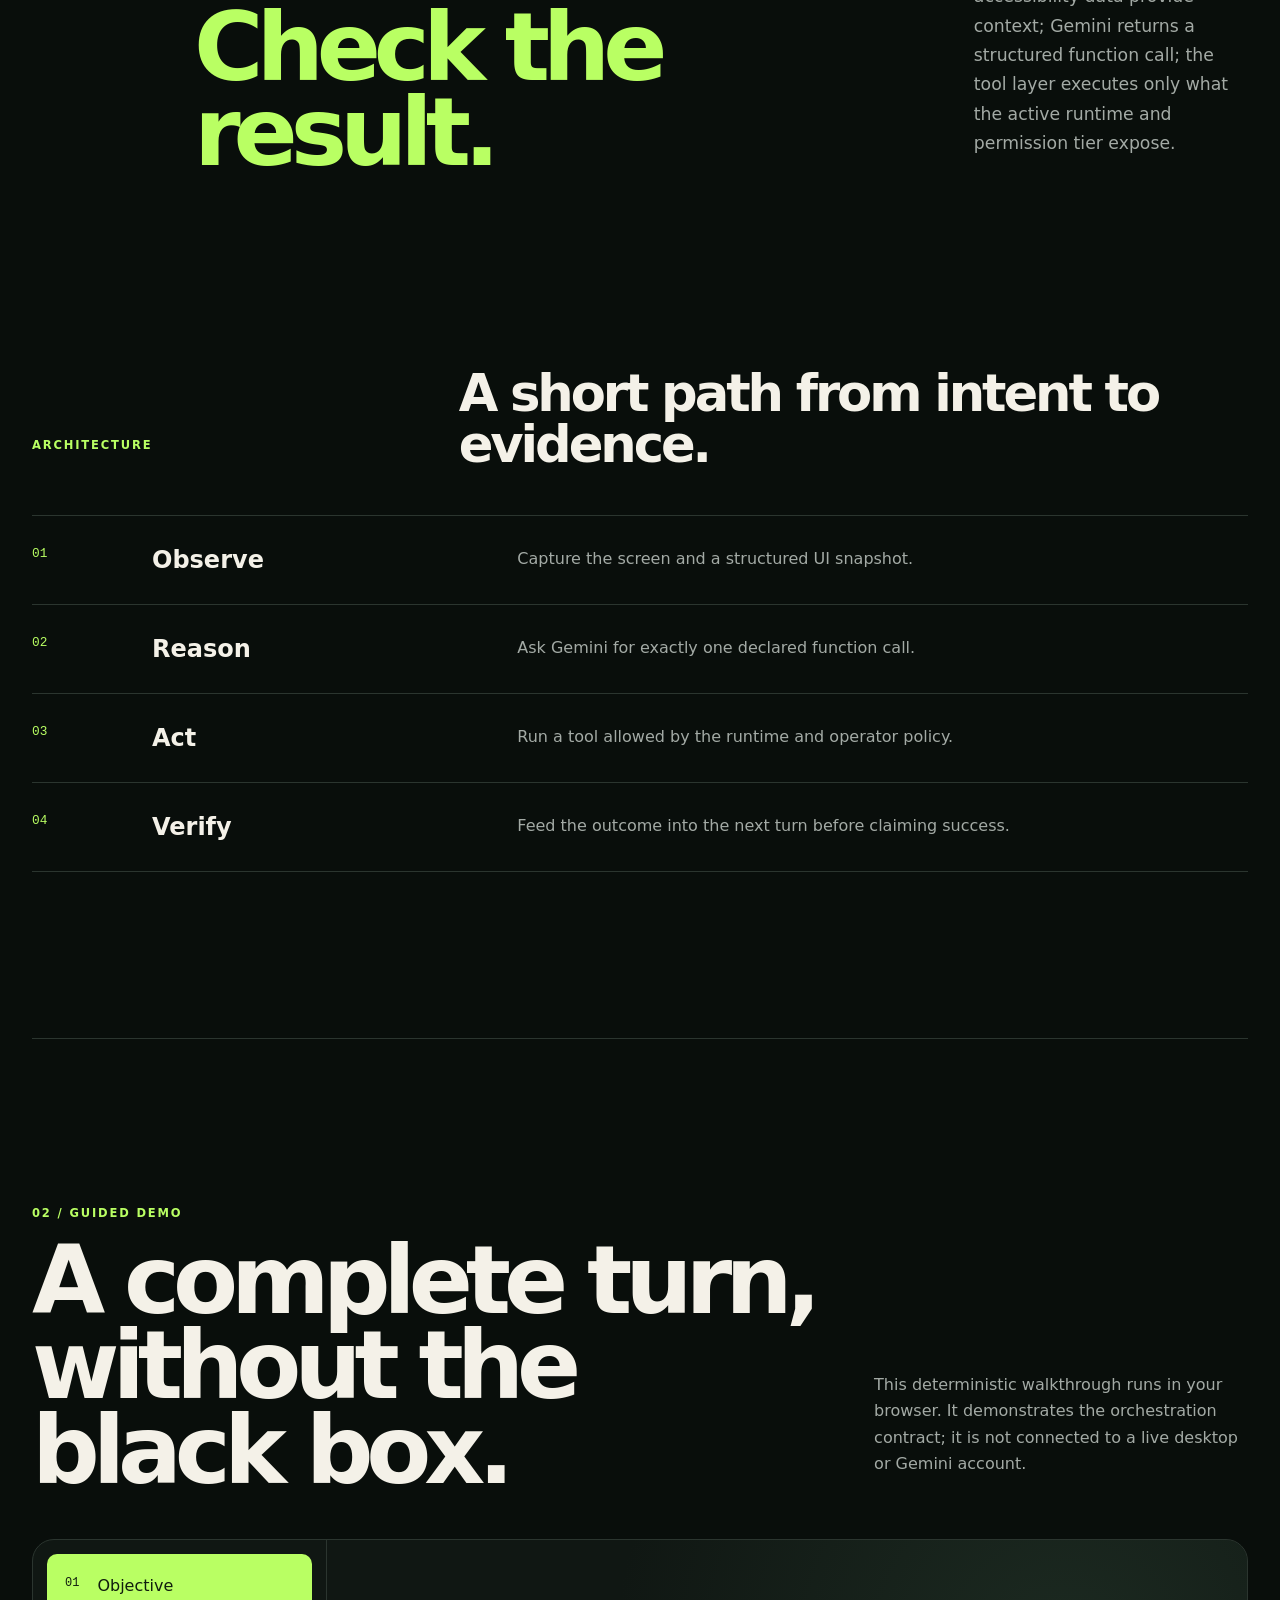
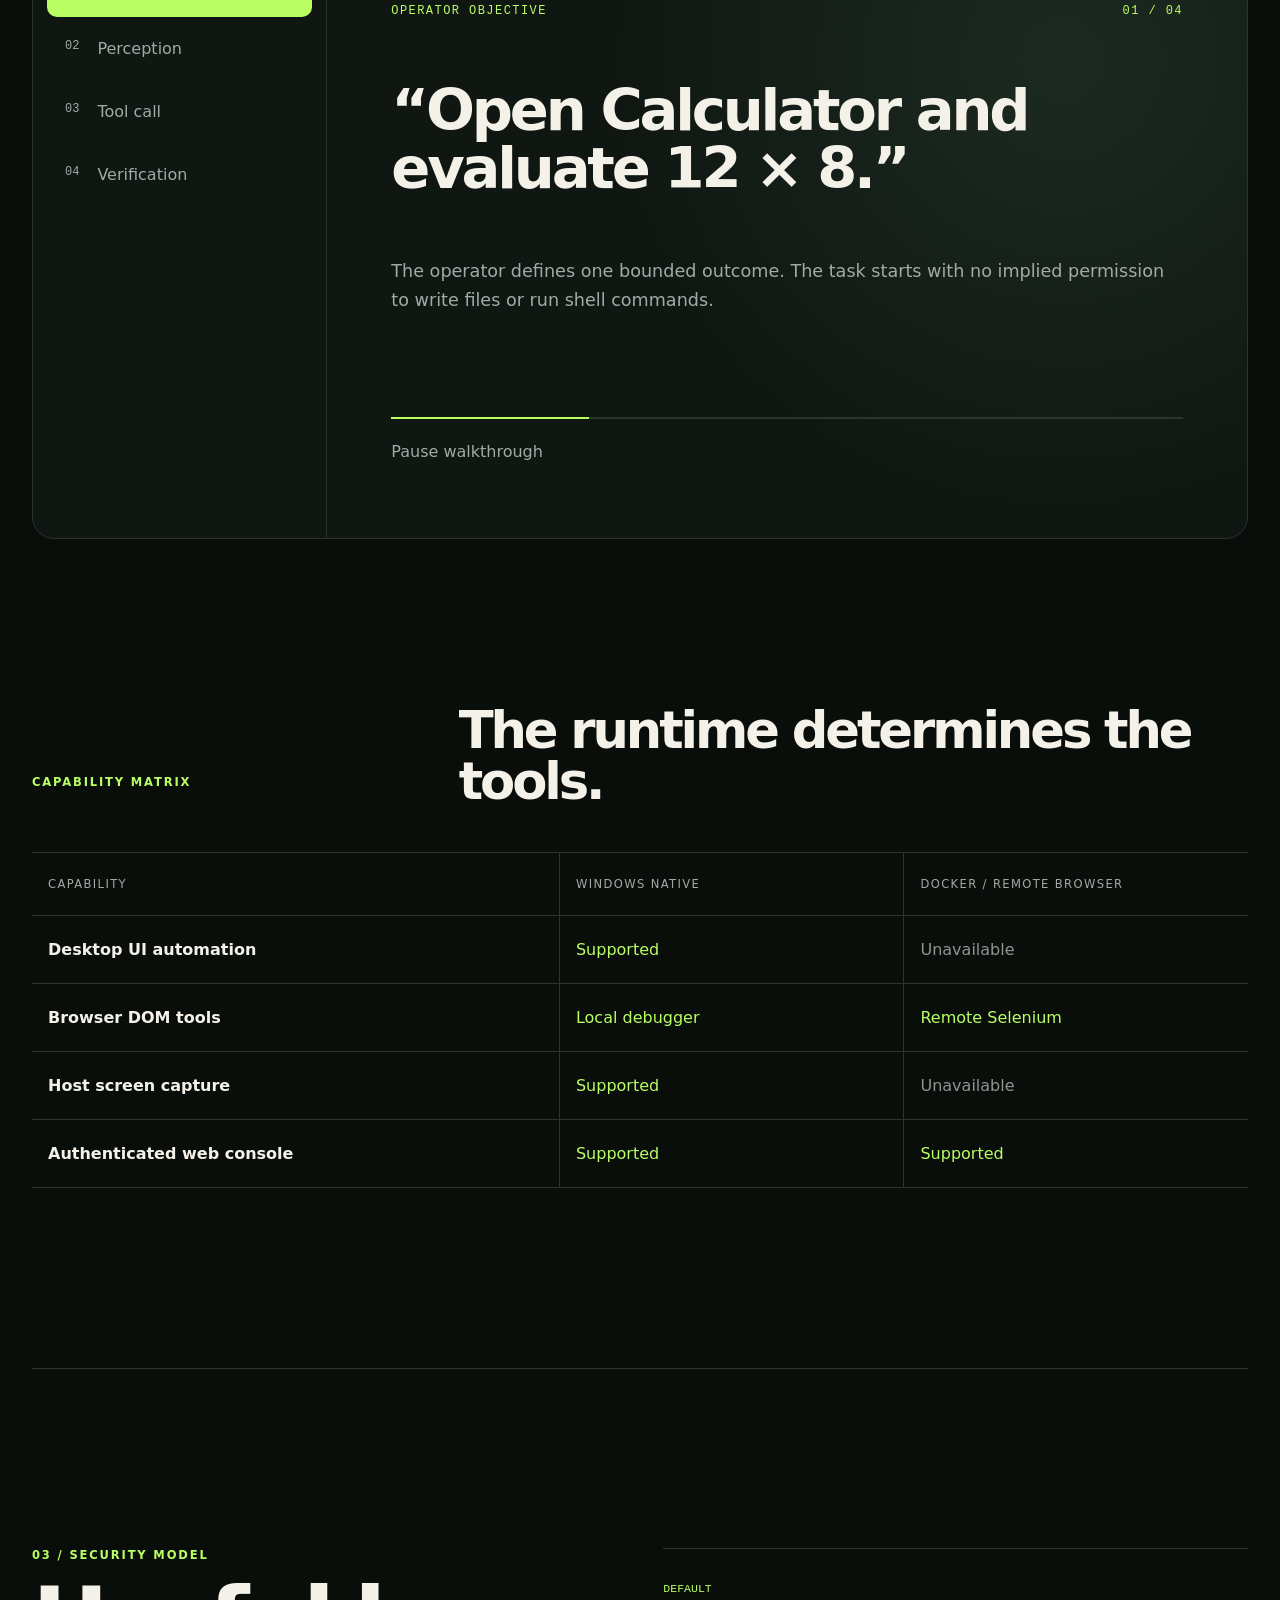
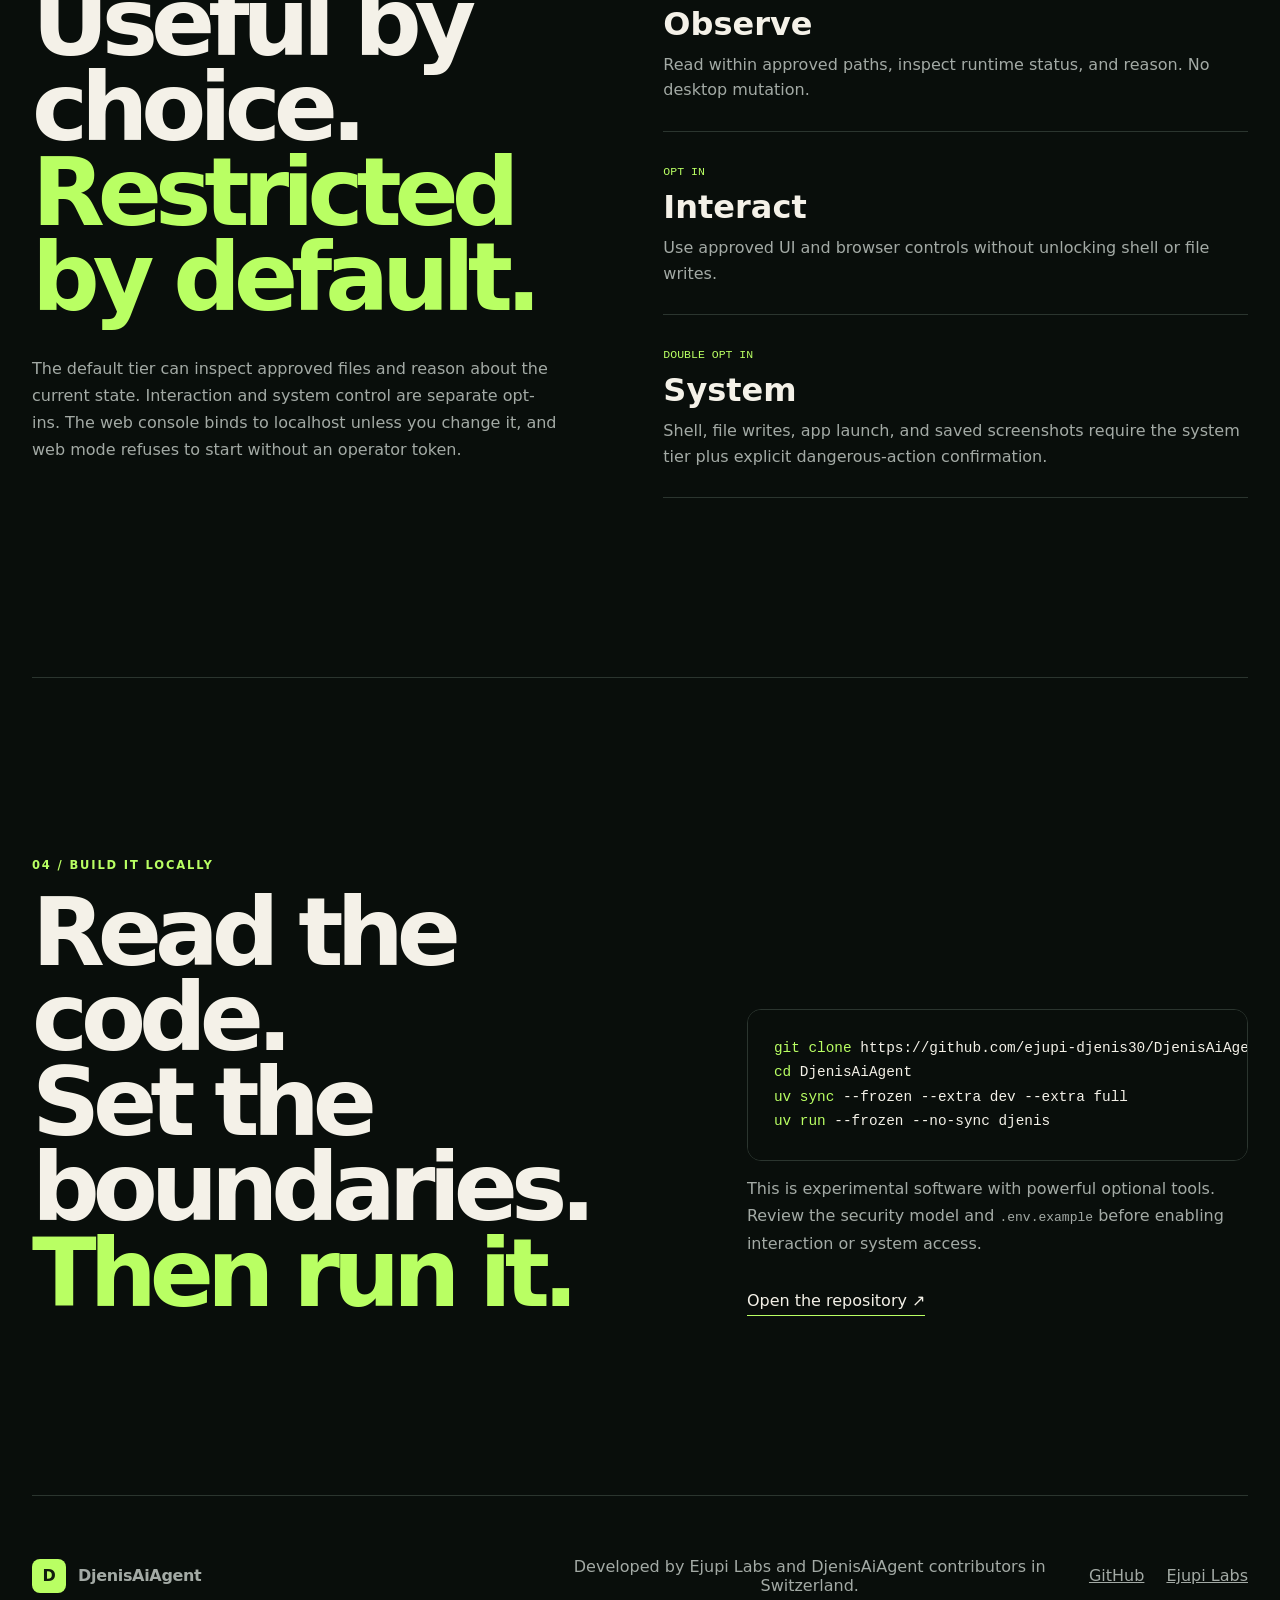
==== commit b4a797f2: "Raise project site quality gates" ====
--- a/site/index.html
+++ b/site/index.html
@@ -24,7 +24,7 @@
   <title>DjenisAiAgent — Observable computer automation</title>
   <link rel="canonical" href="https://ejupi-djenis30.github.io/DjenisAiAgent/">
   <link rel="icon" href="./mark.svg" type="image/svg+xml">
-  <link rel="stylesheet" href="./styles.css?v=20260720">
+  <link rel="stylesheet" href="./styles.css?v=20260723-1">
 </head>
 <body>
   <a class="skip-link" href="#main">Skip to content</a>
--- a/site/styles.css
+++ b/site/styles.css
@@ -8,6 +8,8 @@
   --acid: #b9ff63;
   --acid-dark: #101d0e;
   --orange: #e86732;
+  --hero-title-bridge: 4.4rem;
+  --page-inset: clamp(28px, 5vw, 64px);
   color-scheme: dark;
   font-family: Inter, ui-sans-serif, system-ui, -apple-system, BlinkMacSystemFont, "Segoe UI", sans-serif;
 }
@@ -30,7 +32,7 @@
 .skip-link { position: fixed; z-index: 20; top: 8px; left: 8px; padding: 10px 14px; color: var(--acid-dark); background: var(--acid); transform: translateY(-150%); }
 .skip-link:focus { transform: none; }
 
-.site-header, main > section, footer { width: min(1500px, calc(100% - 64px)); margin-inline: auto; }
+.site-header, main > section, footer { width: min(1500px, calc(100% - var(--page-inset))); margin-inline: auto; }
 .site-header { min-height: 94px; display: flex; align-items: center; justify-content: space-between; border-bottom: 1px solid var(--line); }
 .brand { display: inline-flex; align-items: center; gap: 12px; font-weight: 800; text-decoration: none; letter-spacing: -.02em; }
 .brand-mark { display: grid; width: 34px; height: 34px; place-items: center; color: var(--acid-dark); background: var(--acid); border-radius: 8px; }
@@ -44,7 +46,7 @@
 .kicker { display: flex; align-items: center; gap: 10px; margin: 0 0 25px; }
 .kicker span { width: 7px; height: 7px; border-radius: 50%; background: var(--acid); box-shadow: 0 0 0 5px rgba(185, 255, 99, .1); }
 h1, h2, h3, p { margin-top: 0; }
-h1 { max-width: 800px; margin-bottom: 30px; font-size: clamp(4.1rem, 8.6vw, 9.4rem); line-height: .82; letter-spacing: -.085em; }
+h1 { max-width: 800px; margin-bottom: 30px; font-size: clamp(var(--hero-title-bridge), 8.6vw, 9.4rem); line-height: .82; letter-spacing: -.085em; }
 .hero-lede { max-width: 680px; color: var(--muted); font-size: clamp(1.05rem, 1.5vw, 1.32rem); line-height: 1.65; }
 .hero-actions { display: flex; flex-wrap: wrap; gap: 10px; margin-top: 38px; }
 .button { display: inline-flex; align-items: center; min-height: 52px; padding: 0 19px; font-size: .9rem; font-weight: 800; text-decoration: none; border-radius: 9px; }
@@ -66,7 +68,7 @@
 .console-success b { color: var(--acid); }
 .hero-meta { grid-column: 1 / -1; display: grid; grid-template-columns: repeat(3, 1fr); gap: 1px; margin-top: clamp(70px, 10vw, 150px); border: 1px solid var(--line); background: var(--line); }
 .hero-meta div { position: relative; padding: 26px 28px; background: var(--bg); }
-.hero-meta span { position: absolute; top: 12px; right: 14px; color: #4d5751; font: .7rem ui-monospace, monospace; }
+.hero-meta span { position: absolute; top: 12px; right: 14px; color: #8b958f; font: .7rem ui-monospace, monospace; }
 .hero-meta strong, .hero-meta small { display: block; }
 .hero-meta strong { margin-bottom: 6px; font-size: 1.25rem; }
 .hero-meta small { color: var(--muted); }
@@ -120,7 +122,7 @@
 .matrix-row > * + * { border-left: 1px solid var(--line); }
 .matrix-row span { color: var(--muted); }
 .matrix-row small { display: none; }
-.matrix-head { color: #68716c; font-size: .72rem; text-transform: uppercase; letter-spacing: .12em; }
+.matrix-head { color: #8b958f; font-size: .72rem; text-transform: uppercase; letter-spacing: .12em; }
 .matrix-row .yes { color: var(--acid); }
 .matrix-row .no { color: #8d9690; }
 
@@ -156,11 +158,10 @@
 }
 
 @media (max-width: 680px) {
-  .site-header, main > section, footer { width: min(100% - 28px, 1500px); }
   .site-header { min-height: 76px; }
   nav > a:not(.nav-source) { display: none; }
   .brand > span:last-child { font-size: .86rem; }
-  h1 { font-size: clamp(3.7rem, 18vw, 6rem); }
+  h1 { font-size: clamp(3.7rem, 18vw, var(--hero-title-bridge)); }
   .hero { padding-top: 70px; }
   .hero-console { transform: none; }
   .hero-actions { flex-direction: column; align-items: stretch; text-align: center; }
@@ -178,7 +179,7 @@
   .matrix-row:not(.matrix-head) { min-width: 0; grid-template-columns: 1fr 1fr; overflow: hidden; border: 1px solid var(--line); border-radius: 14px; }
   .matrix-row:not(.matrix-head) strong { grid-column: 1 / -1; border-bottom: 1px solid var(--line); }
   .matrix-row > * { padding: 16px 14px; }
-  .matrix-row small { display: block; margin-bottom: 8px; color: #68716c; font: .62rem ui-monospace, monospace; text-transform: uppercase; letter-spacing: .08em; }
+  .matrix-row small { display: block; margin-bottom: 8px; color: #8b958f; font: .62rem ui-monospace, monospace; text-transform: uppercase; letter-spacing: .08em; }
   .build pre { white-space: pre-wrap; overflow-wrap: anywhere; }
 }
 
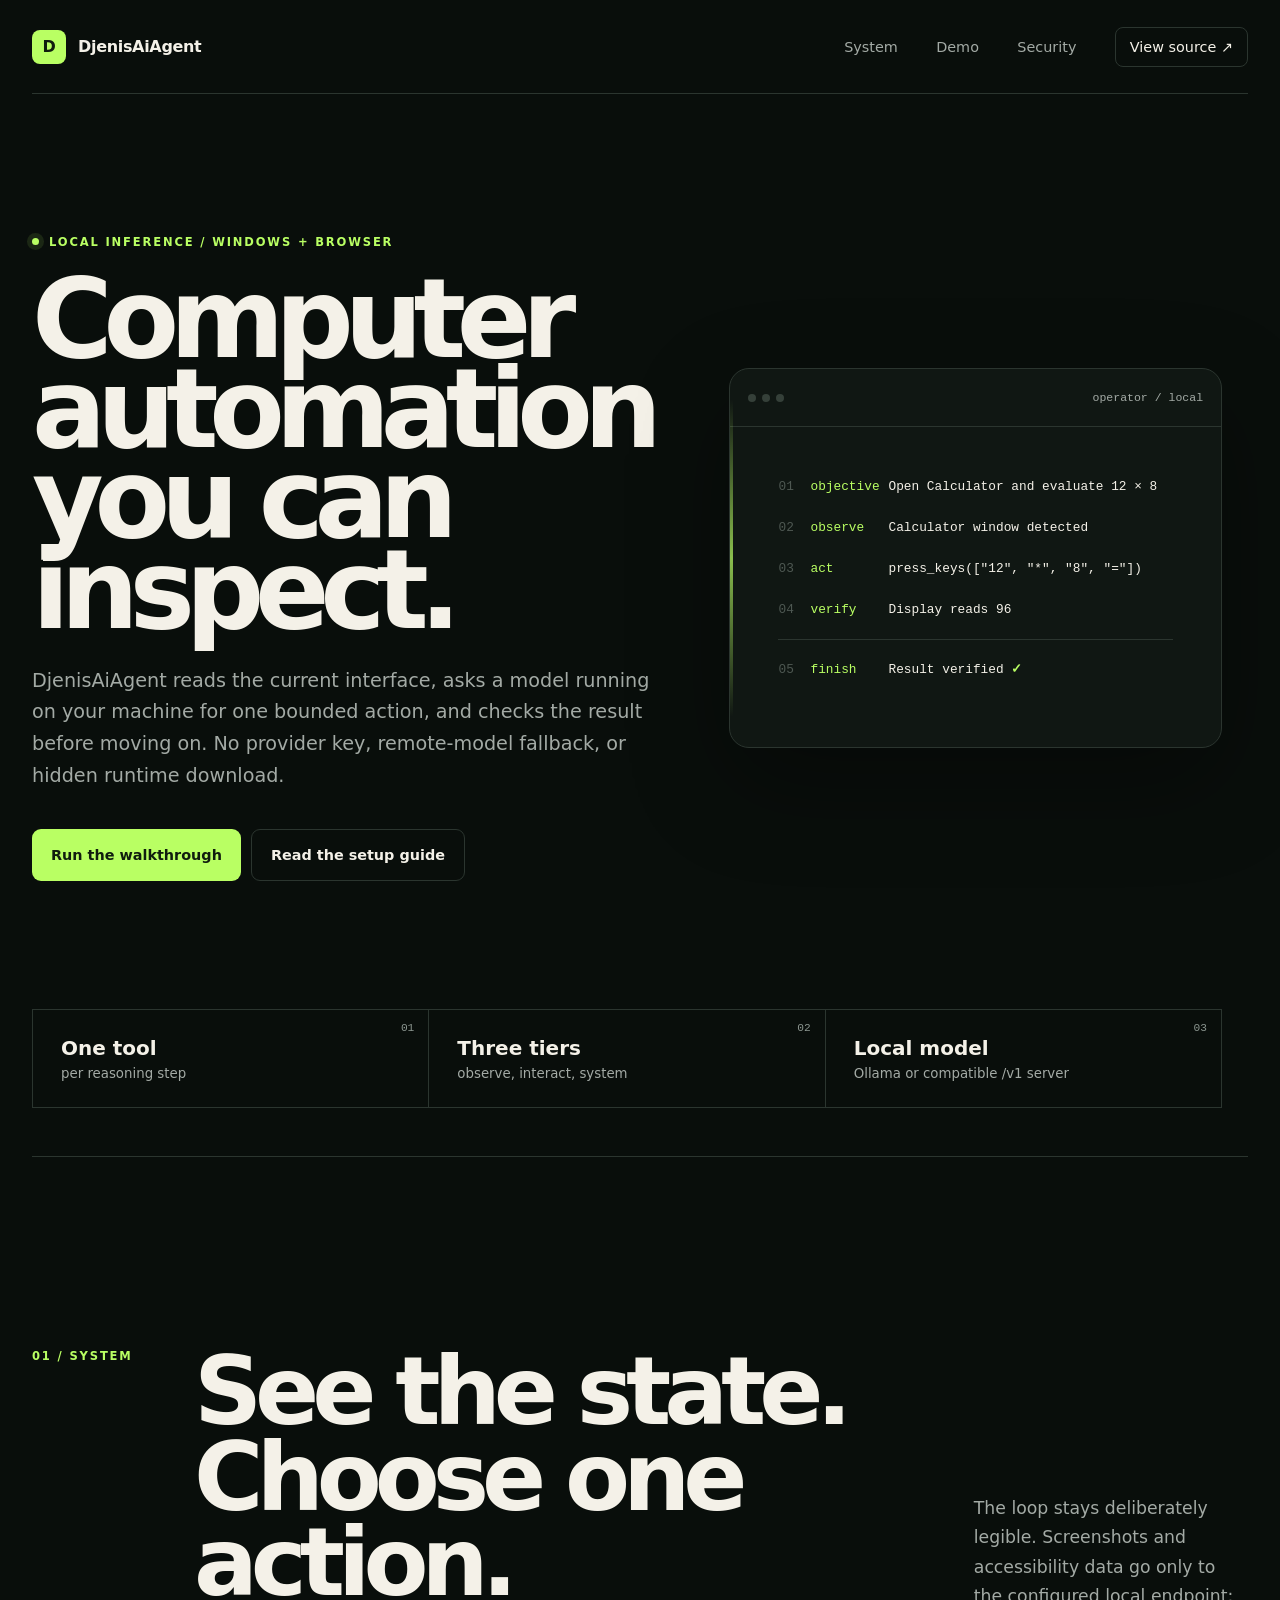
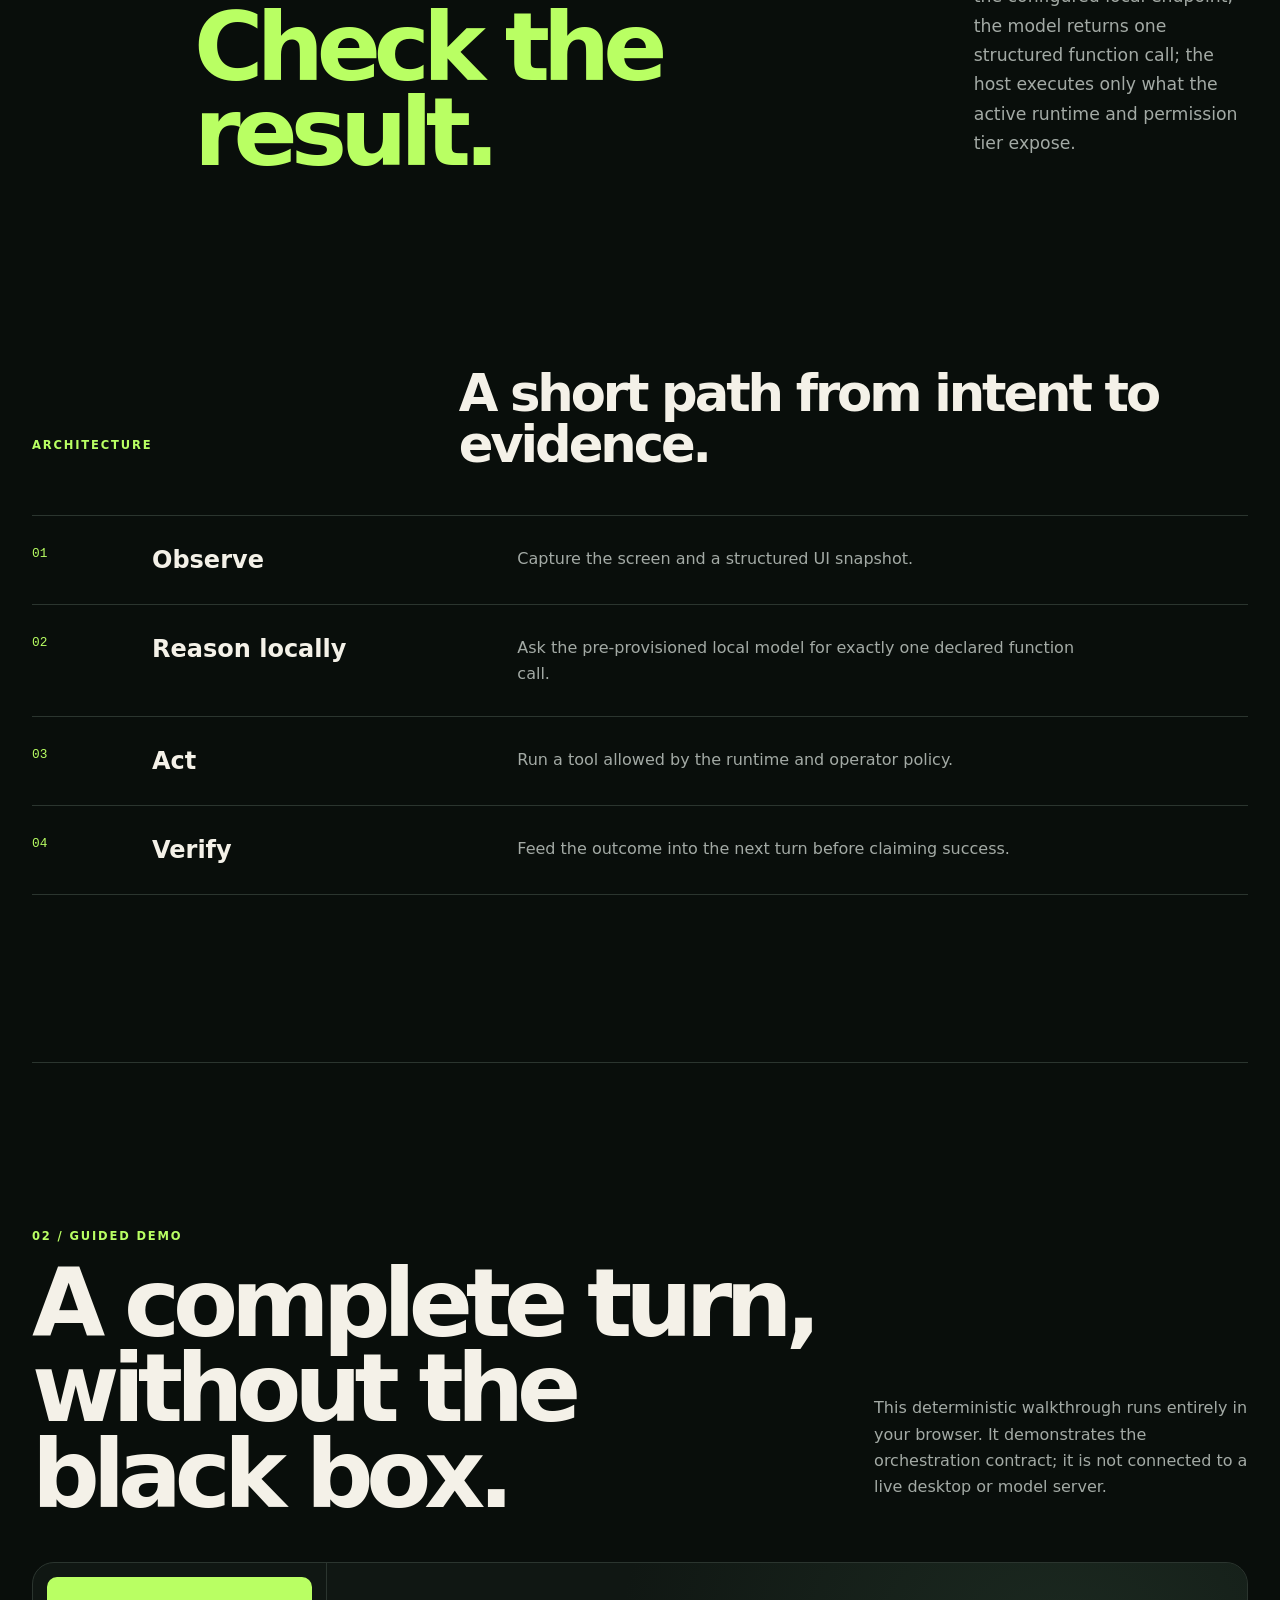
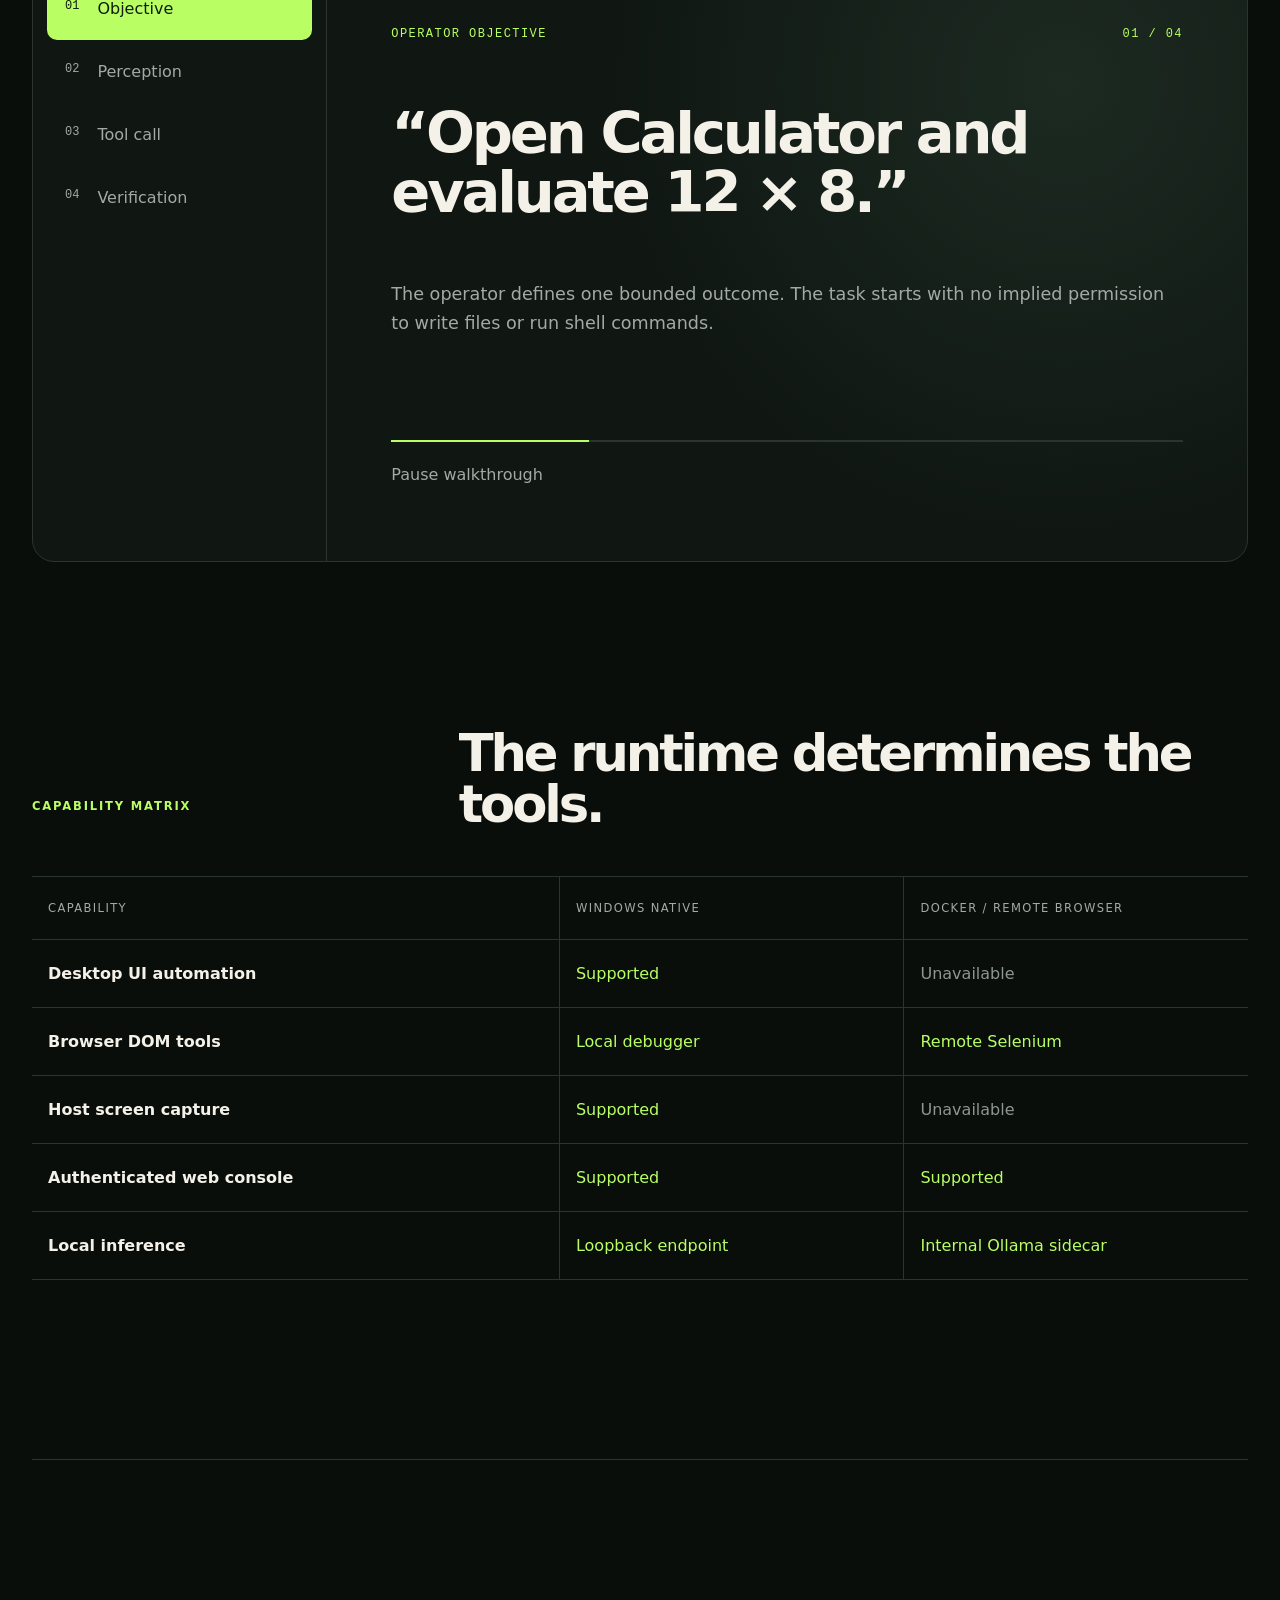
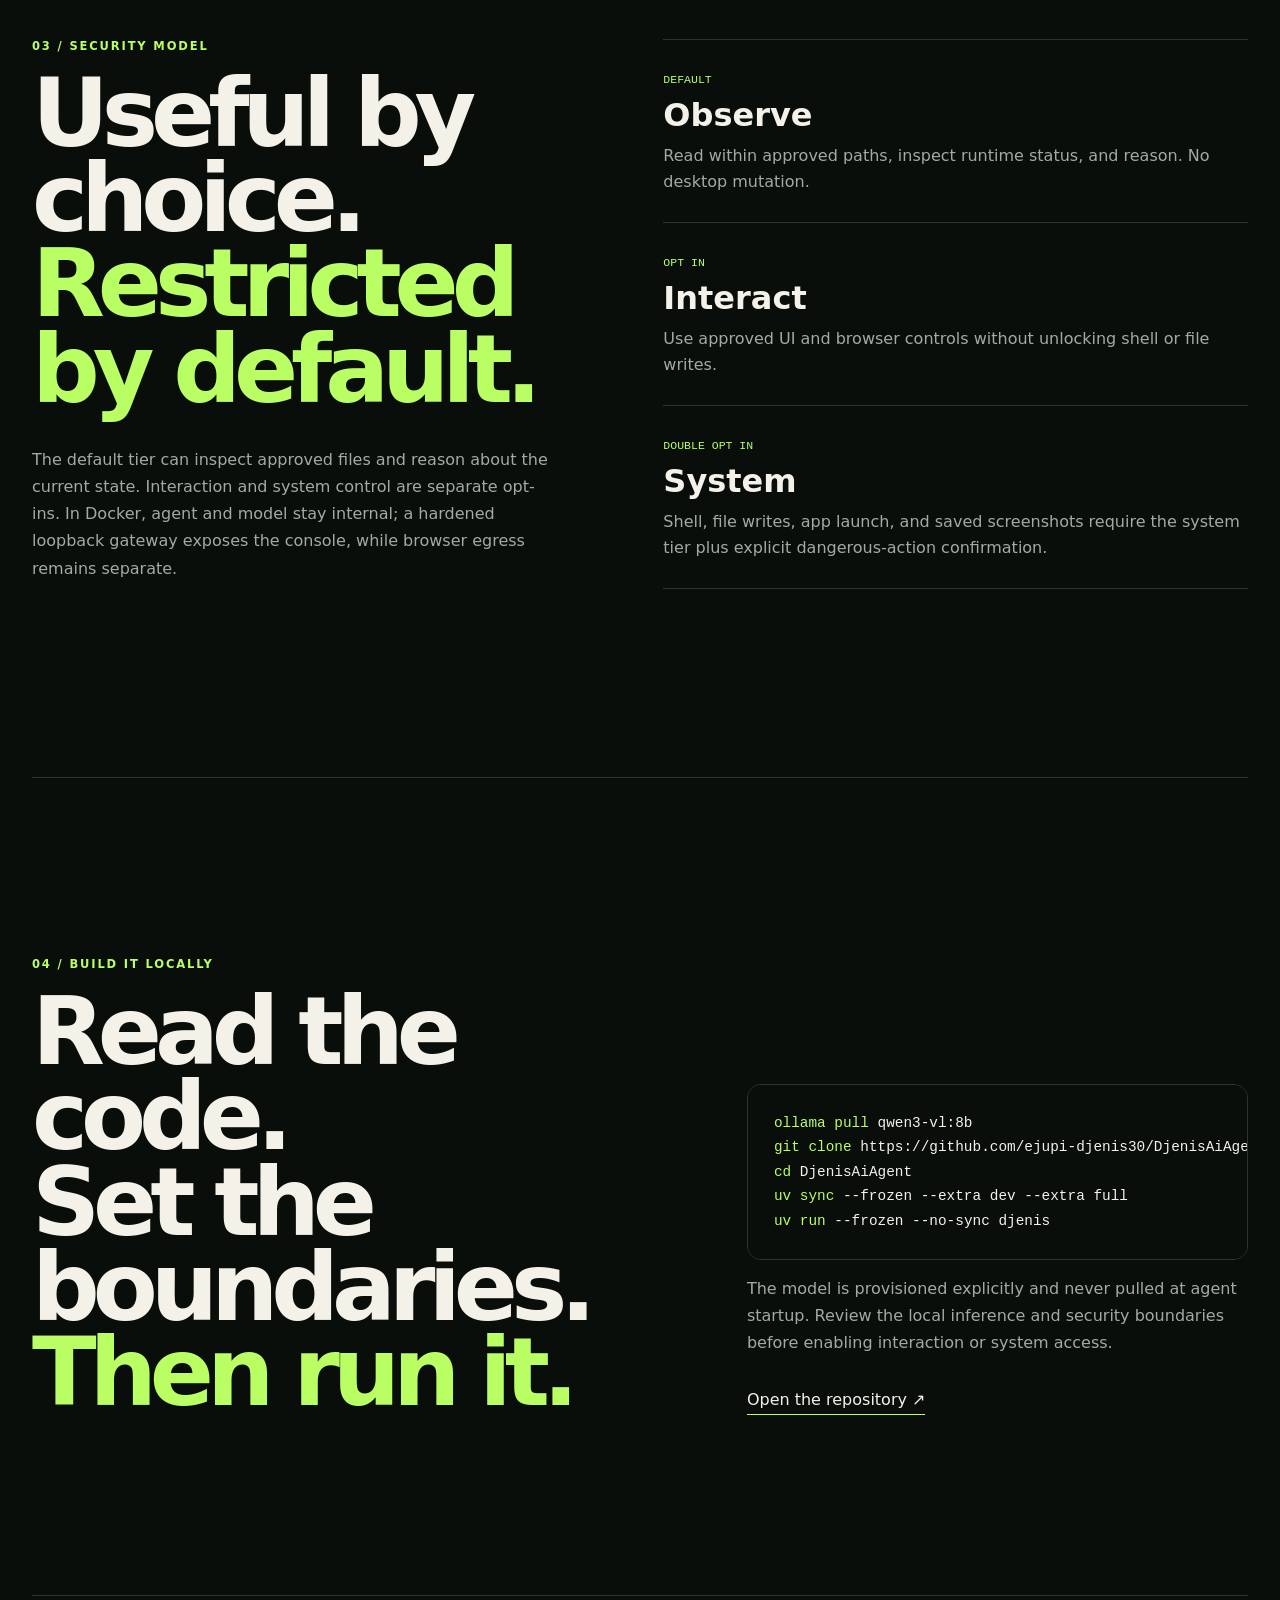
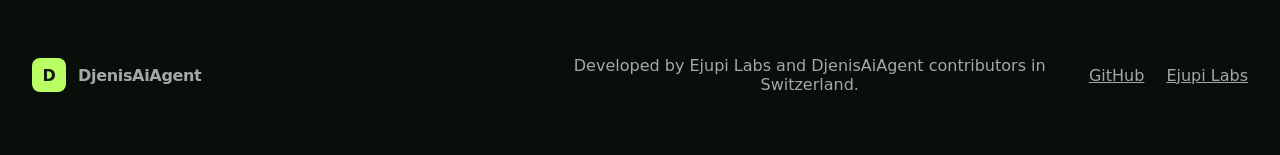
==== commit 1d89267b: "Make the automation agent local-first" ====
--- a/site/index.html
+++ b/site/index.html
@@ -5,10 +5,10 @@
   <meta name="viewport" content="width=device-width, initial-scale=1">
   <meta name="referrer" content="no-referrer">
   <meta http-equiv="Content-Security-Policy" content="default-src 'self'; base-uri 'none'; object-src 'none'; form-action 'none'; script-src 'self'; style-src 'self'; img-src 'self'; media-src 'none'; font-src 'self'; connect-src 'none'; frame-src 'none'; worker-src 'none'">
-  <meta name="description" content="DjenisAiAgent is an experimental, permission-gated desktop and browser automation agent developed by Ejupi Labs and DjenisAiAgent contributors.">
+  <meta name="description" content="DjenisAiAgent is a local-first, permission-gated desktop and browser automation agent with evidence-based verification.">
   <meta name="theme-color" content="#0a0f0c">
   <meta property="og:title" content="DjenisAiAgent — observable computer automation">
-  <meta property="og:description" content="A permission-gated Gemini agent that observes, acts, and verifies on Windows and the web.">
+  <meta property="og:description" content="A local-model agent that observes, acts, and verifies on Windows and the web.">
   <meta property="og:type" content="website">
   <meta property="og:url" content="https://ejupi-djenis30.github.io/DjenisAiAgent/">
   <meta property="og:image" content="https://ejupi-djenis30.github.io/DjenisAiAgent/media/djenis-ai-agent-social-preview.png">
@@ -18,7 +18,7 @@
   <meta property="og:image:alt" content="DjenisAiAgent: computer automation you can inspect">
   <meta name="twitter:card" content="summary_large_image">
   <meta name="twitter:title" content="DjenisAiAgent — observable computer automation">
-  <meta name="twitter:description" content="A permission-gated Gemini agent that observes, acts, and verifies on Windows and the web.">
+  <meta name="twitter:description" content="A local-model agent that observes, acts, and verifies on Windows and the web.">
   <meta name="twitter:image" content="https://ejupi-djenis30.github.io/DjenisAiAgent/media/djenis-ai-agent-social-preview.png">
   <meta name="twitter:image:alt" content="DjenisAiAgent: computer automation you can inspect">
   <title>DjenisAiAgent — Observable computer automation</title>
@@ -44,9 +44,9 @@
   <main id="main" tabindex="-1">
     <section class="hero" id="top">
       <div class="hero-copy">
-        <p class="kicker"><span></span> Experimental agent / Windows + browser</p>
+        <p class="kicker"><span></span> Local inference / Windows + browser</p>
         <h1>Computer automation you can inspect.</h1>
-        <p class="hero-lede">DjenisAiAgent reads the current interface, chooses one bounded action, and checks the result before moving on. It is a practical study in making tool-calling agents easier to observe and harder to over-trust.</p>
+        <p class="hero-lede">DjenisAiAgent reads the current interface, asks a model running on your machine for one bounded action, and checks the result before moving on. No provider key, remote-model fallback, or hidden runtime download.</p>
         <div class="hero-actions">
           <a class="button button-primary" href="#demo">Run the walkthrough</a>
           <a class="button button-secondary" href="https://github.com/ejupi-djenis30/DjenisAiAgent#quick-start-windows">Read the setup guide</a>
@@ -68,14 +68,14 @@
       <div class="hero-meta" aria-label="Project facts">
         <div><span>01</span><strong>One tool</strong><small>per reasoning step</small></div>
         <div><span>02</span><strong>Three tiers</strong><small>observe, interact, system</small></div>
-        <div><span>03</span><strong>Two runtimes</strong><small>native Windows, remote browser</small></div>
+        <div><span>03</span><strong>Local model</strong><small>Ollama or compatible /v1 server</small></div>
       </div>
     </section>
 
     <section class="statement" id="system">
       <p class="section-index">01 / System</p>
       <h2>See the state.<br>Choose one action.<br><em>Check the result.</em></h2>
-      <p class="section-intro">The loop stays deliberately legible. Screenshots and accessibility data provide context; Gemini returns a structured function call; the tool layer executes only what the active runtime and permission tier expose.</p>
+      <p class="section-intro">The loop stays deliberately legible. Screenshots and accessibility data go only to the configured local endpoint; the model returns one structured function call; the host executes only what the active runtime and permission tier expose.</p>
     </section>
 
     <section class="architecture" aria-labelledby="architecture-title">
@@ -85,7 +85,7 @@
       </div>
       <ol class="flow">
         <li><span>01</span><div><strong>Observe</strong><p>Capture the screen and a structured UI snapshot.</p></div></li>
-        <li><span>02</span><div><strong>Reason</strong><p>Ask Gemini for exactly one declared function call.</p></div></li>
+        <li><span>02</span><div><strong>Reason locally</strong><p>Ask the pre-provisioned local model for exactly one declared function call.</p></div></li>
         <li><span>03</span><div><strong>Act</strong><p>Run a tool allowed by the runtime and operator policy.</p></div></li>
         <li><span>04</span><div><strong>Verify</strong><p>Feed the outcome into the next turn before claiming success.</p></div></li>
       </ol>
@@ -97,7 +97,7 @@
           <p class="section-index">02 / Guided demo</p>
           <h2 id="demo-title">A complete turn,<br>without the black box.</h2>
         </div>
-        <p>This deterministic walkthrough runs in your browser. It demonstrates the orchestration contract; it is not connected to a live desktop or Gemini account.</p>
+        <p>This deterministic walkthrough runs entirely in your browser. It demonstrates the orchestration contract; it is not connected to a live desktop or model server.</p>
       </div>
       <div class="demo" data-demo>
         <div class="demo-steps" role="tablist" aria-label="Walkthrough steps">
@@ -129,6 +129,7 @@
         <div class="matrix-row" role="row"><strong role="cell">Browser DOM tools</strong><span role="cell" class="yes"><small>Windows native</small>Local debugger</span><span role="cell" class="yes"><small>Docker / remote browser</small>Remote Selenium</span></div>
         <div class="matrix-row" role="row"><strong role="cell">Host screen capture</strong><span role="cell" class="yes"><small>Windows native</small>Supported</span><span role="cell" class="no"><small>Docker / remote browser</small>Unavailable</span></div>
         <div class="matrix-row" role="row"><strong role="cell">Authenticated web console</strong><span role="cell" class="yes"><small>Windows native</small>Supported</span><span role="cell" class="yes"><small>Docker / remote browser</small>Supported</span></div>
+        <div class="matrix-row" role="row"><strong role="cell">Local inference</strong><span role="cell" class="yes"><small>Windows native</small>Loopback endpoint</span><span role="cell" class="yes"><small>Docker / remote browser</small>Internal Ollama sidecar</span></div>
       </div>
     </section>
 
@@ -136,7 +137,7 @@
       <div class="security-copy">
         <p class="section-index">03 / Security model</p>
         <h2 id="security-title">Useful by choice.<br><em>Restricted by default.</em></h2>
-        <p>The default tier can inspect approved files and reason about the current state. Interaction and system control are separate opt-ins. The web console binds to localhost unless you change it, and web mode refuses to start without an operator token.</p>
+        <p>The default tier can inspect approved files and reason about the current state. Interaction and system control are separate opt-ins. In Docker, agent and model stay internal; a hardened loopback gateway exposes the console, while browser egress remains separate.</p>
       </div>
       <div class="tiers">
         <article><span>Default</span><h3>Observe</h3><p>Read within approved paths, inspect runtime status, and reason. No desktop mutation.</p></article>
@@ -152,11 +153,12 @@
           <h2 id="build-title">Read the code.<br>Set the boundaries.<br><em>Then run it.</em></h2>
         </div>
         <div>
-          <pre><code><span>git clone</span> https://github.com/ejupi-djenis30/DjenisAiAgent.git
+          <pre><code><span>ollama pull</span> qwen3-vl:8b
+<span>git clone</span> https://github.com/ejupi-djenis30/DjenisAiAgent.git
 <span>cd</span> DjenisAiAgent
 <span>uv sync</span> --frozen --extra dev --extra full
 <span>uv run</span> --frozen --no-sync djenis</code></pre>
-          <p>This is experimental software with powerful optional tools. Review the security model and <code>.env.example</code> before enabling interaction or system access.</p>
+          <p>The model is provisioned explicitly and never pulled at agent startup. Review the local inference and security boundaries before enabling interaction or system access.</p>
           <a class="text-link" href="https://github.com/ejupi-djenis30/DjenisAiAgent">Open the repository <span aria-hidden="true">↗</span></a>
         </div>
       </div>
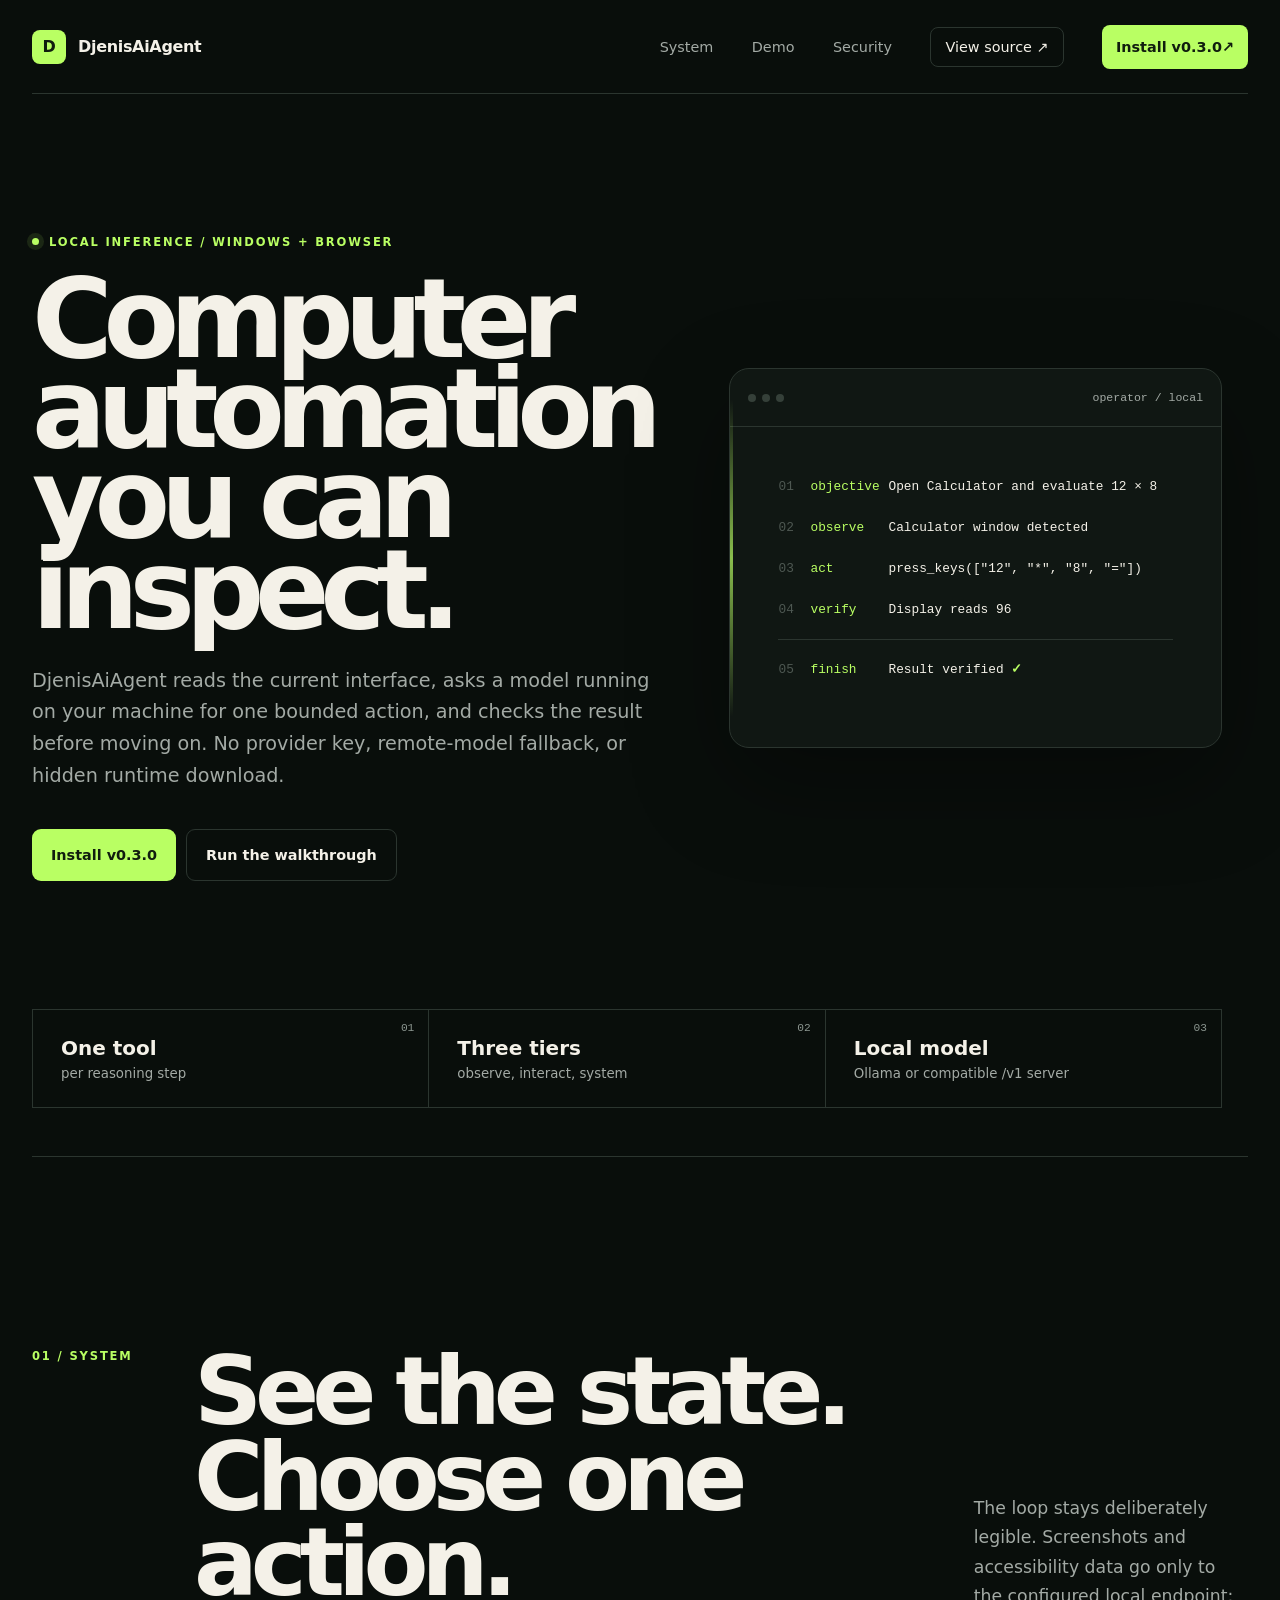
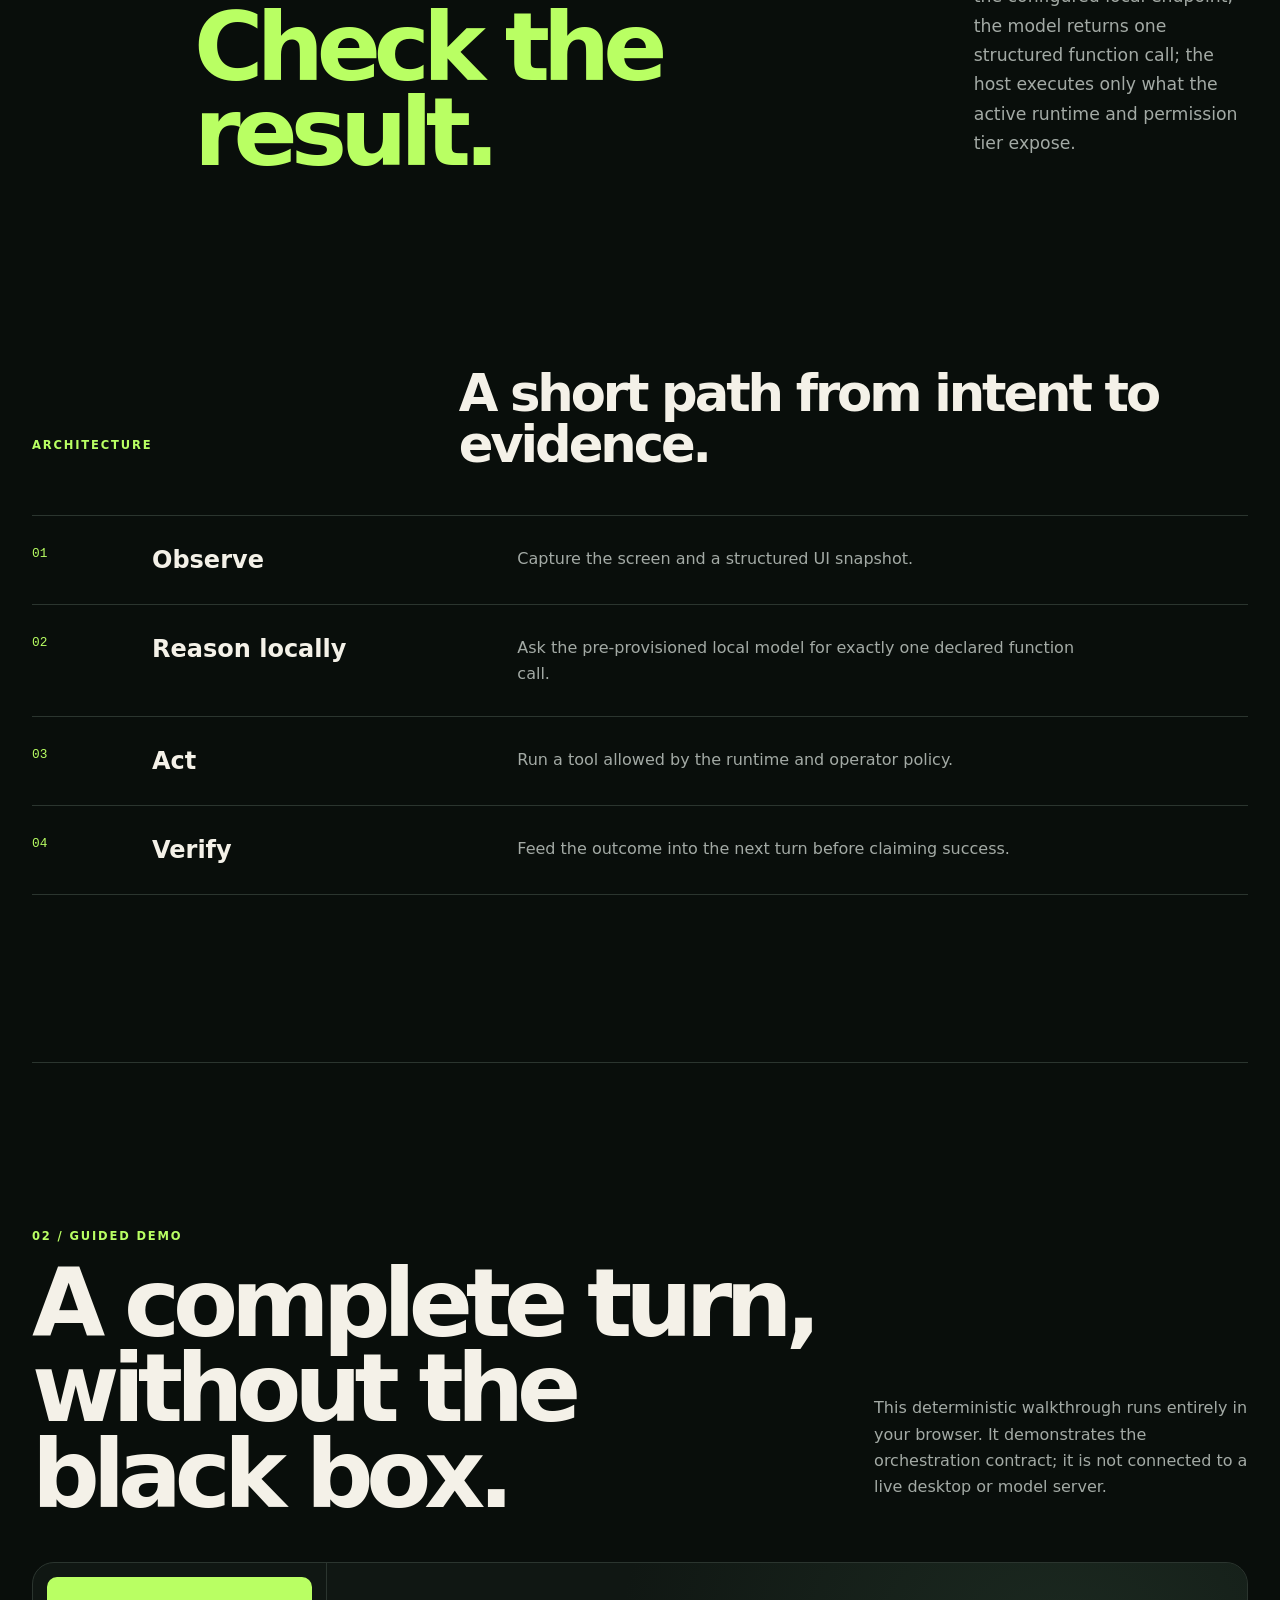
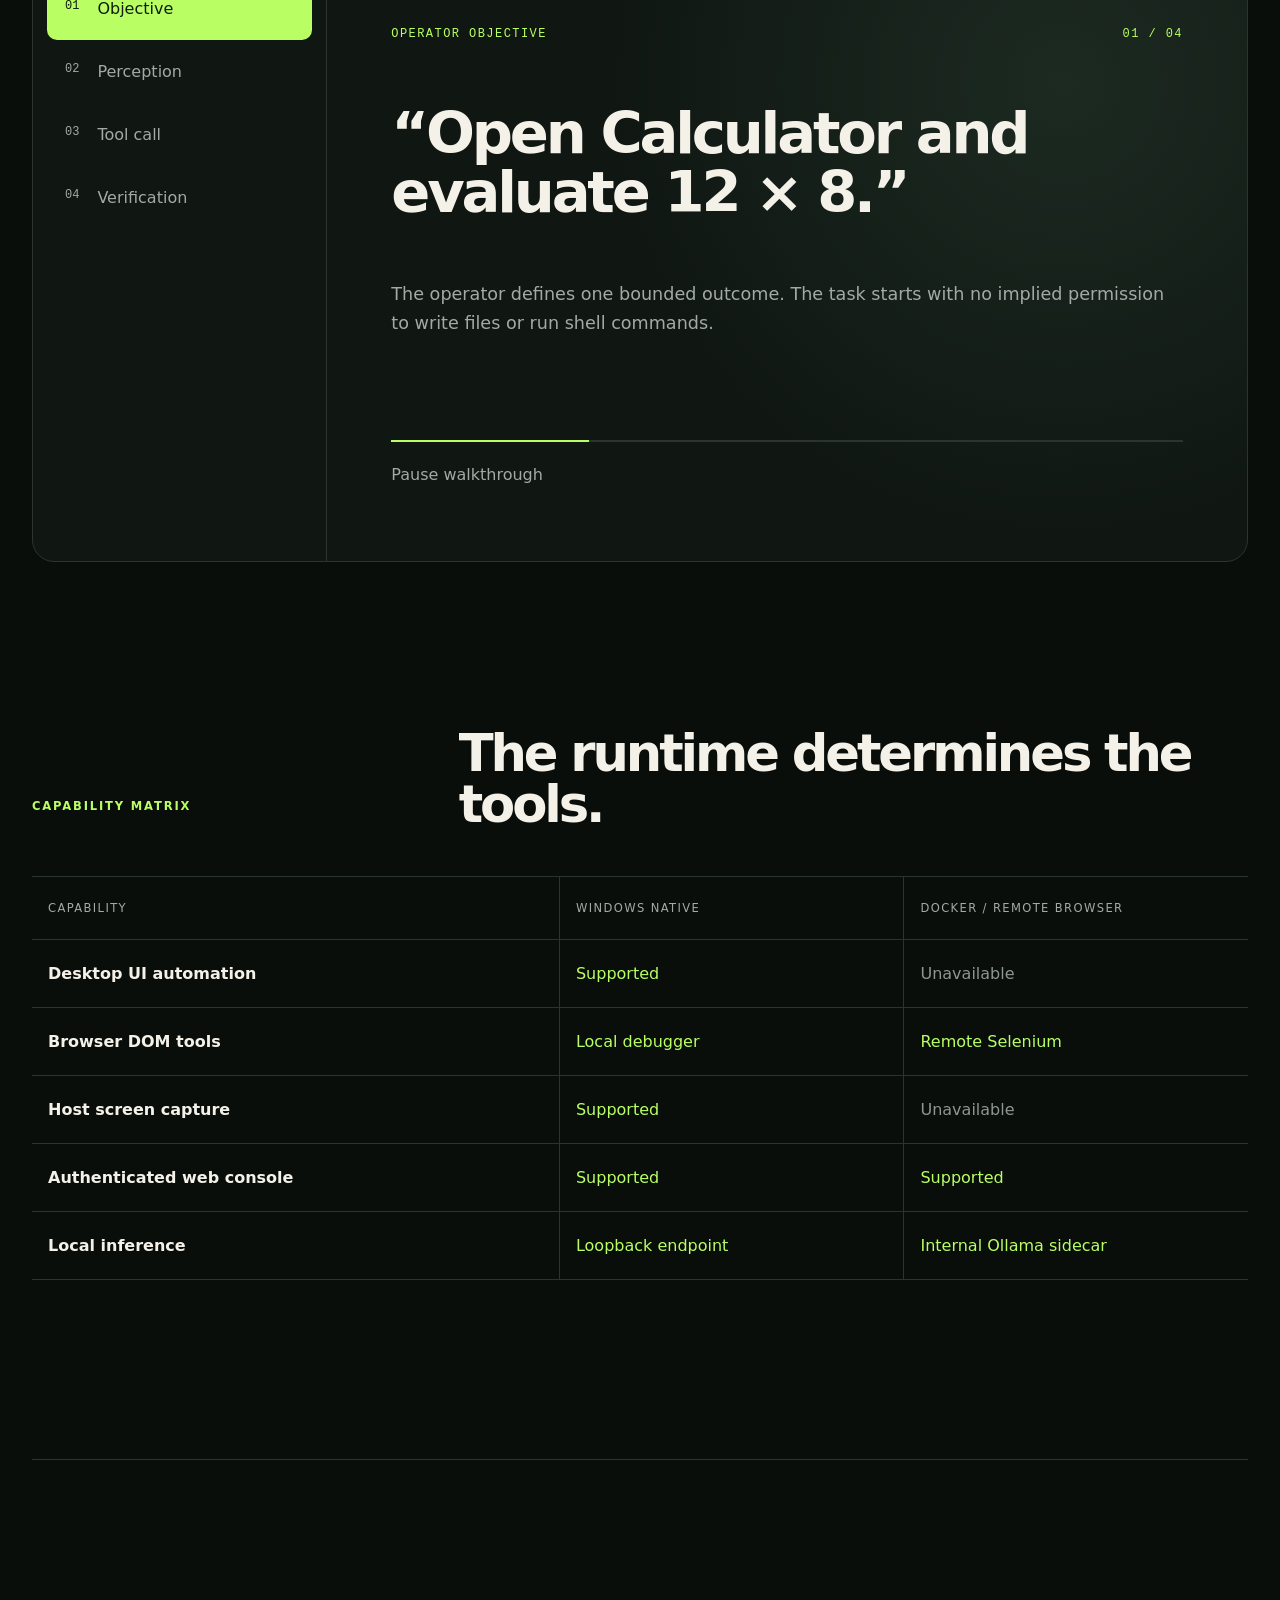
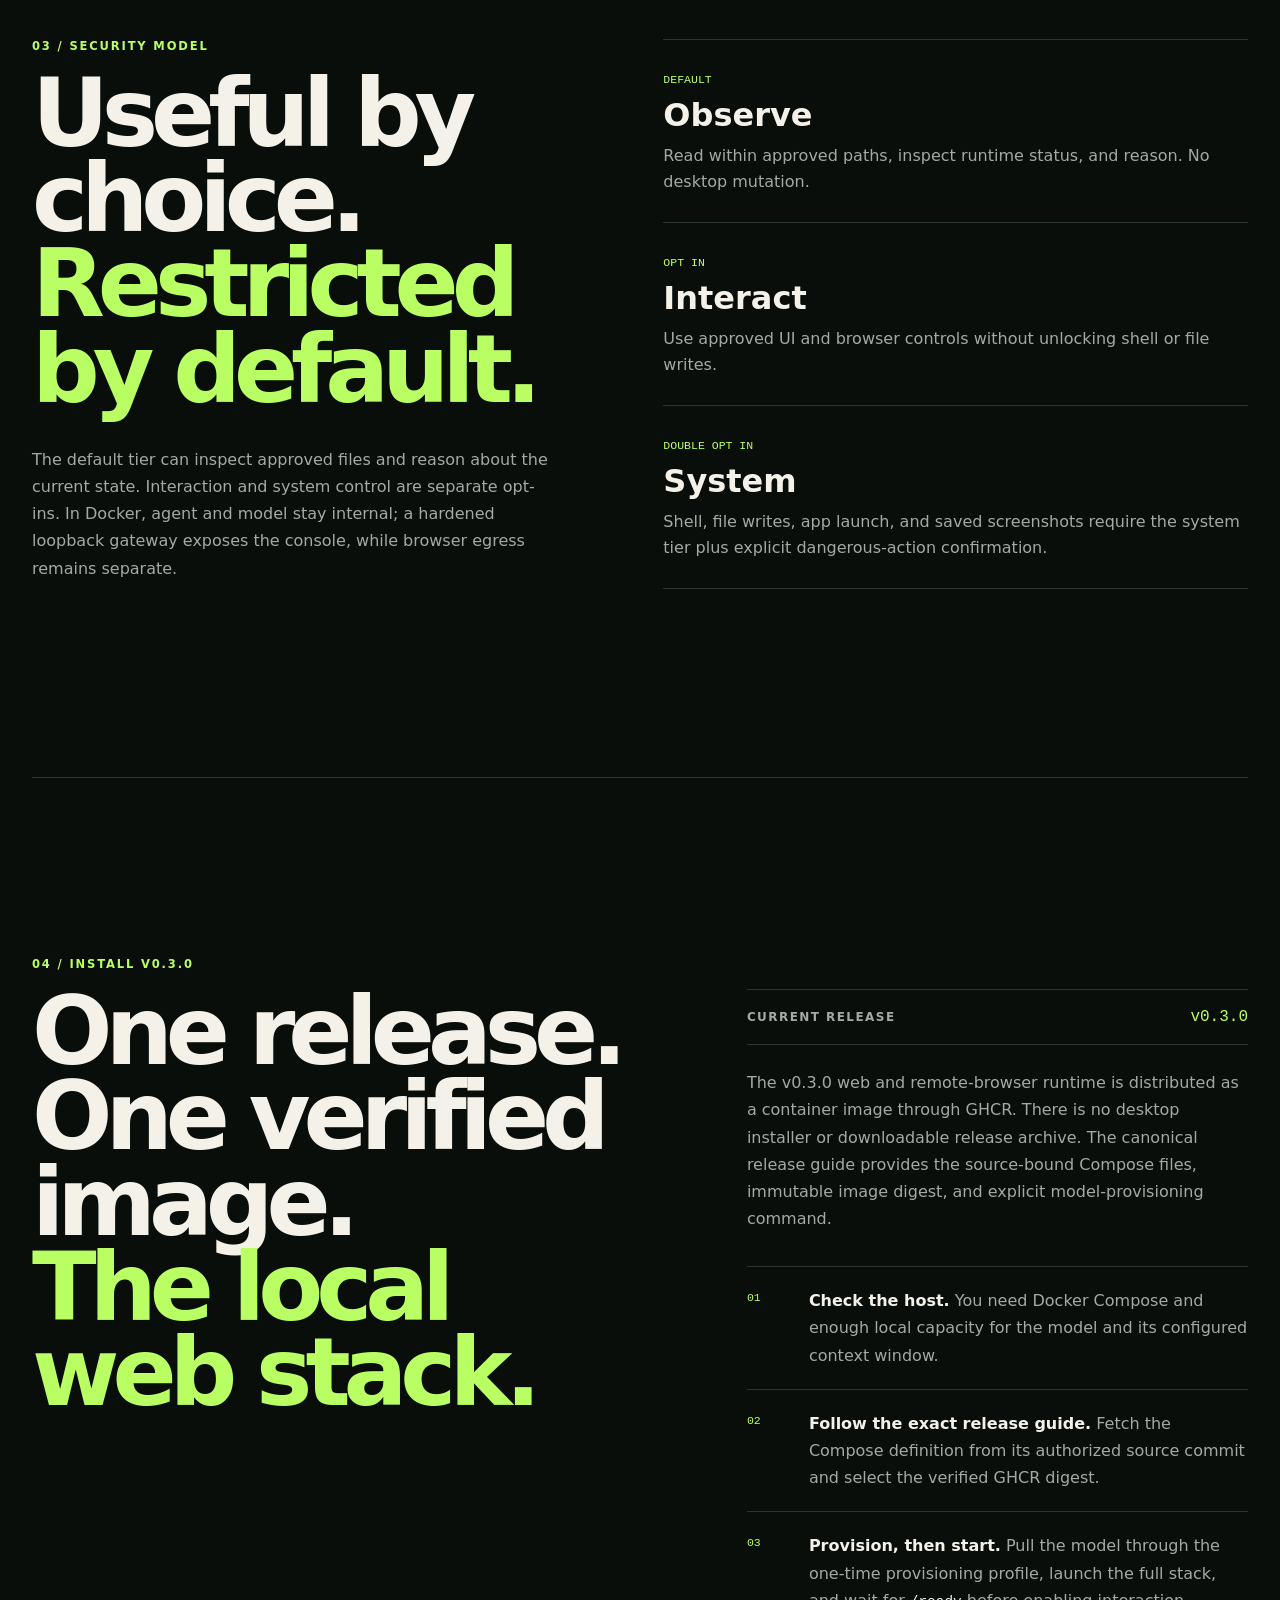
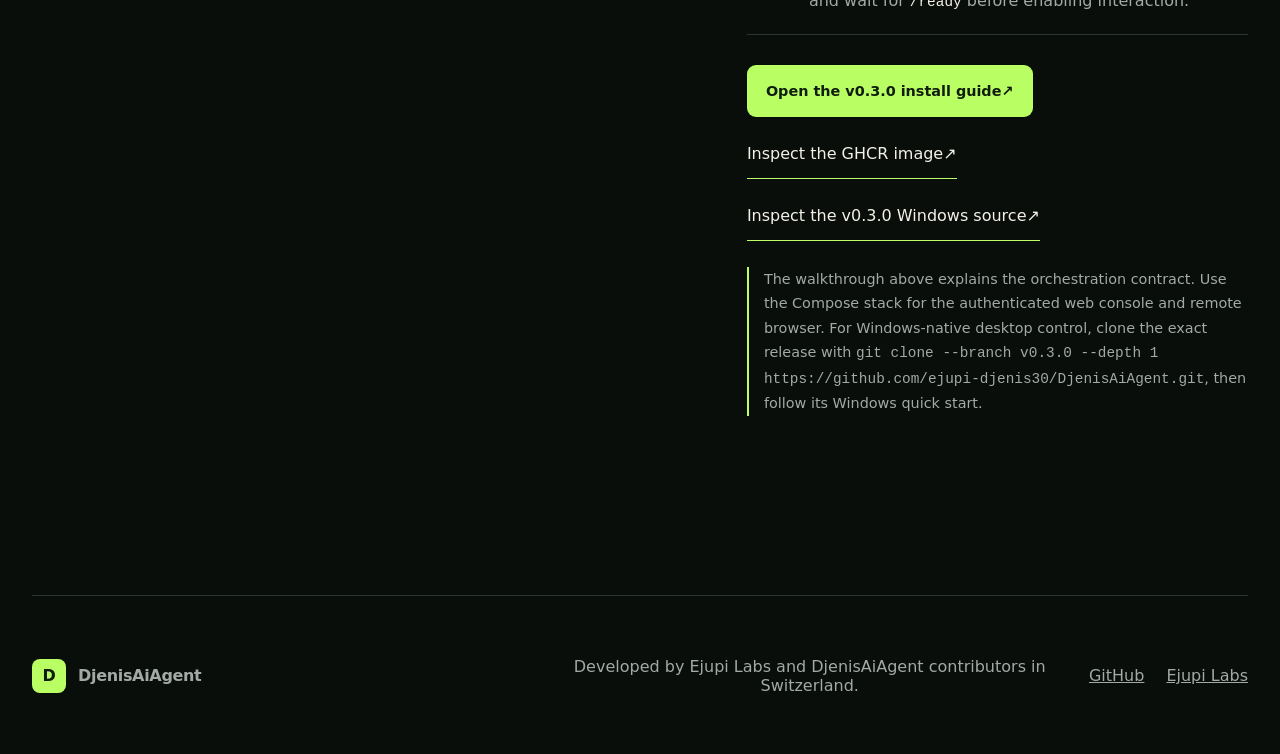
==== commit 86b49b2c: "Clarify the verified installation path" ====
--- a/site/index.html
+++ b/site/index.html
@@ -24,7 +24,7 @@
   <title>DjenisAiAgent — Observable computer automation</title>
   <link rel="canonical" href="https://ejupi-djenis30.github.io/DjenisAiAgent/">
   <link rel="icon" href="./mark.svg" type="image/svg+xml">
-  <link rel="stylesheet" href="./styles.css?v=20260723-1">
+  <link rel="stylesheet" href="./styles.css?v=20260730-1">
 </head>
 <body>
   <a class="skip-link" href="#main">Skip to content</a>
@@ -38,6 +38,7 @@
       <a href="#demo">Demo</a>
       <a href="#security">Security</a>
       <a class="nav-source" href="https://github.com/ejupi-djenis30/DjenisAiAgent">View source <span aria-hidden="true">↗</span></a>
+      <a class="nav-install" href="https://github.com/ejupi-djenis30/DjenisAiAgent/releases/tag/v0.3.0">Install v0.3.0 <span aria-hidden="true">↗</span></a>
     </nav>
   </header>
 
@@ -48,8 +49,8 @@
         <h1>Computer automation you can inspect.</h1>
         <p class="hero-lede">DjenisAiAgent reads the current interface, asks a model running on your machine for one bounded action, and checks the result before moving on. No provider key, remote-model fallback, or hidden runtime download.</p>
         <div class="hero-actions">
-          <a class="button button-primary" href="#demo">Run the walkthrough</a>
-          <a class="button button-secondary" href="https://github.com/ejupi-djenis30/DjenisAiAgent#quick-start-windows">Read the setup guide</a>
+          <a class="button button-primary" href="https://github.com/ejupi-djenis30/DjenisAiAgent/releases/tag/v0.3.0">Install v0.3.0</a>
+          <a class="button button-secondary" href="#demo">Run the walkthrough</a>
         </div>
       </div>
       <div class="hero-console" aria-label="Agent execution example">
@@ -146,20 +147,26 @@
       </div>
     </section>
 
-    <section class="build" aria-labelledby="build-title">
-      <p class="section-index">04 / Build it locally</p>
+    <section class="build" id="install" aria-labelledby="build-title">
+      <p class="section-index">04 / Install v0.3.0</p>
       <div class="build-grid">
         <div>
-          <h2 id="build-title">Read the code.<br>Set the boundaries.<br><em>Then run it.</em></h2>
+          <h2 id="build-title">One release.<br>One verified image.<br><em>The local web stack.</em></h2>
         </div>
-        <div>
-          <pre><code><span>ollama pull</span> qwen3-vl:8b
-<span>git clone</span> https://github.com/ejupi-djenis30/DjenisAiAgent.git
-<span>cd</span> DjenisAiAgent
-<span>uv sync</span> --frozen --extra dev --extra full
-<span>uv run</span> --frozen --no-sync djenis</code></pre>
-          <p>The model is provisioned explicitly and never pulled at agent startup. Review the local inference and security boundaries before enabling interaction or system access.</p>
-          <a class="text-link" href="https://github.com/ejupi-djenis30/DjenisAiAgent">Open the repository <span aria-hidden="true">↗</span></a>
+        <div class="install-copy">
+          <div class="release-label"><span>Current release</span><strong>v0.3.0</strong></div>
+          <p>The v0.3.0 web and remote-browser runtime is distributed as a container image through GHCR. There is no desktop installer or downloadable release archive. The canonical release guide provides the source-bound Compose files, immutable image digest, and explicit model-provisioning command.</p>
+          <ol class="install-steps">
+            <li><span>01</span><p><strong>Check the host.</strong> You need Docker Compose and enough local capacity for the model and its configured context window.</p></li>
+            <li><span>02</span><p><strong>Follow the exact release guide.</strong> Fetch the Compose definition from its authorized source commit and select the verified GHCR digest.</p></li>
+            <li><span>03</span><p><strong>Provision, then start.</strong> Pull the model through the one-time provisioning profile, launch the full stack, and wait for <code>/ready</code> before enabling interaction.</p></li>
+          </ol>
+          <div class="install-actions">
+            <a class="button button-primary" href="https://github.com/ejupi-djenis30/DjenisAiAgent/releases/tag/v0.3.0">Open the v0.3.0 install guide <span aria-hidden="true">↗</span></a>
+            <a class="text-link" href="https://github.com/users/ejupi-djenis30/packages/container/package/djenis-ai-agent">Inspect the GHCR image <span aria-hidden="true">↗</span></a>
+            <a class="text-link" href="https://github.com/ejupi-djenis30/DjenisAiAgent/tree/v0.3.0#quick-start-windows">Inspect the v0.3.0 Windows source <span aria-hidden="true">↗</span></a>
+          </div>
+          <p class="install-note">The walkthrough above explains the orchestration contract. Use the Compose stack for the authenticated web console and remote browser. For Windows-native desktop control, clone the exact release with <code>git clone --branch v0.3.0 --depth 1 https://github.com/ejupi-djenis30/DjenisAiAgent.git</code>, then follow its Windows quick start.</p>
         </div>
       </div>
     </section>
--- a/site/styles.css
+++ b/site/styles.css
@@ -22,9 +22,11 @@
 .brand:focus-visible,
 .site-header nav a:focus-visible,
 .button:focus-visible,
+.nav-install:focus-visible,
 .demo-steps button:focus-visible,
 .demo-control:focus-visible,
 .demo-stage:focus-visible,
+.text-link:focus-visible,
 .skip-link:focus-visible {
   outline: 3px solid var(--acid);
   outline-offset: 4px;
@@ -35,11 +37,13 @@
 .site-header, main > section, footer { width: min(1500px, calc(100% - var(--page-inset))); margin-inline: auto; }
 .site-header { min-height: 94px; display: flex; align-items: center; justify-content: space-between; border-bottom: 1px solid var(--line); }
 .brand { display: inline-flex; align-items: center; gap: 12px; font-weight: 800; text-decoration: none; letter-spacing: -.02em; }
+.site-header .brand { min-height: 44px; }
 .brand-mark { display: grid; width: 34px; height: 34px; place-items: center; color: var(--acid-dark); background: var(--acid); border-radius: 8px; }
 nav { display: flex; align-items: center; gap: clamp(18px, 3vw, 44px); font-size: .9rem; }
 nav a { color: var(--muted); text-decoration: none; }
 nav a:hover { color: var(--ink); }
 .nav-source { padding: 11px 14px; color: var(--ink); border: 1px solid var(--line); border-radius: 8px; }
+.nav-install { display: inline-flex; min-height: 44px; align-items: center; padding: 11px 14px; color: var(--acid-dark); font-weight: 800; background: var(--acid); border-radius: 8px; }
 
 .hero { min-height: calc(100vh - 94px); display: grid; grid-template-columns: 1.05fr .95fr; column-gap: clamp(40px, 6vw, 100px); align-content: center; padding-block: clamp(80px, 11vw, 170px) 48px; }
 .kicker, .section-index { color: var(--acid); font-size: .72rem; font-weight: 800; letter-spacing: .16em; text-transform: uppercase; }
@@ -139,7 +143,19 @@
 .build-grid > div { min-width: 0; }
 .build-grid > div:last-child { align-self: end; }
 .build-grid p { color: var(--muted); line-height: 1.7; }
-.text-link { display: inline-block; margin-top: 18px; padding-bottom: 5px; text-decoration: none; border-bottom: 1px solid var(--acid); }
+.release-label { display: flex; align-items: baseline; justify-content: space-between; gap: 18px; margin-bottom: 24px; padding: 18px 0; border-block: 1px solid var(--line); }
+.release-label span { color: var(--muted); font-size: .75rem; font-weight: 800; letter-spacing: .12em; text-transform: uppercase; }
+.release-label strong { color: var(--acid); font: 1rem ui-monospace, SFMono-Regular, Consolas, monospace; }
+.install-steps { margin: 34px 0 0; padding: 0; list-style: none; border-top: 1px solid var(--line); }
+.install-steps li { display: grid; grid-template-columns: 48px minmax(0, 1fr); gap: 14px; padding: 20px 0; border-bottom: 1px solid var(--line); }
+.install-steps li > span { padding-top: 4px; color: var(--acid); font: .72rem ui-monospace, SFMono-Regular, Consolas, monospace; }
+.install-steps p { margin-bottom: 0; }
+.install-steps strong { color: var(--ink); }
+.install-steps code { color: var(--ink); font: .9em ui-monospace, SFMono-Regular, Consolas, monospace; }
+.install-actions { display: flex; flex-wrap: wrap; align-items: center; gap: 18px 24px; margin-top: 30px; }
+.install-actions .text-link { margin-top: 0; }
+.install-note { margin: 26px 0 0; padding-left: 15px; border-left: 2px solid var(--acid); font-size: .9rem; }
+.text-link { display: inline-flex; min-height: 44px; align-items: center; margin-top: 18px; padding-bottom: 5px; text-decoration: none; border-bottom: 1px solid var(--acid); }
 
 footer { min-height: 160px; display: grid; grid-template-columns: 1fr 1fr auto; align-items: center; gap: 30px; color: var(--muted); border-top: 1px solid var(--line); }
 footer p { margin-bottom: 0; text-align: center; }
@@ -159,7 +175,9 @@
 
 @media (max-width: 680px) {
   .site-header { min-height: 76px; }
-  nav > a:not(.nav-source) { display: none; }
+  .site-header nav { gap: 0; }
+  .site-header nav > a:not(.nav-install) { display: none; }
+  .nav-install { padding: 11px 12px; font-size: .78rem; }
   .brand > span:last-child { font-size: .86rem; }
   h1 { font-size: clamp(3.7rem, 18vw, var(--hero-title-bridge)); }
   .hero { padding-top: 70px; }
@@ -181,6 +199,8 @@
   .matrix-row > * { padding: 16px 14px; }
   .matrix-row small { display: block; margin-bottom: 8px; color: #8b958f; font: .62rem ui-monospace, monospace; text-transform: uppercase; letter-spacing: .08em; }
   .build pre { white-space: pre-wrap; overflow-wrap: anywhere; }
+  .install-actions { align-items: stretch; }
+  .install-actions .button { width: 100%; justify-content: center; text-align: center; }
 }
 
 @media (prefers-reduced-motion: reduce) {
